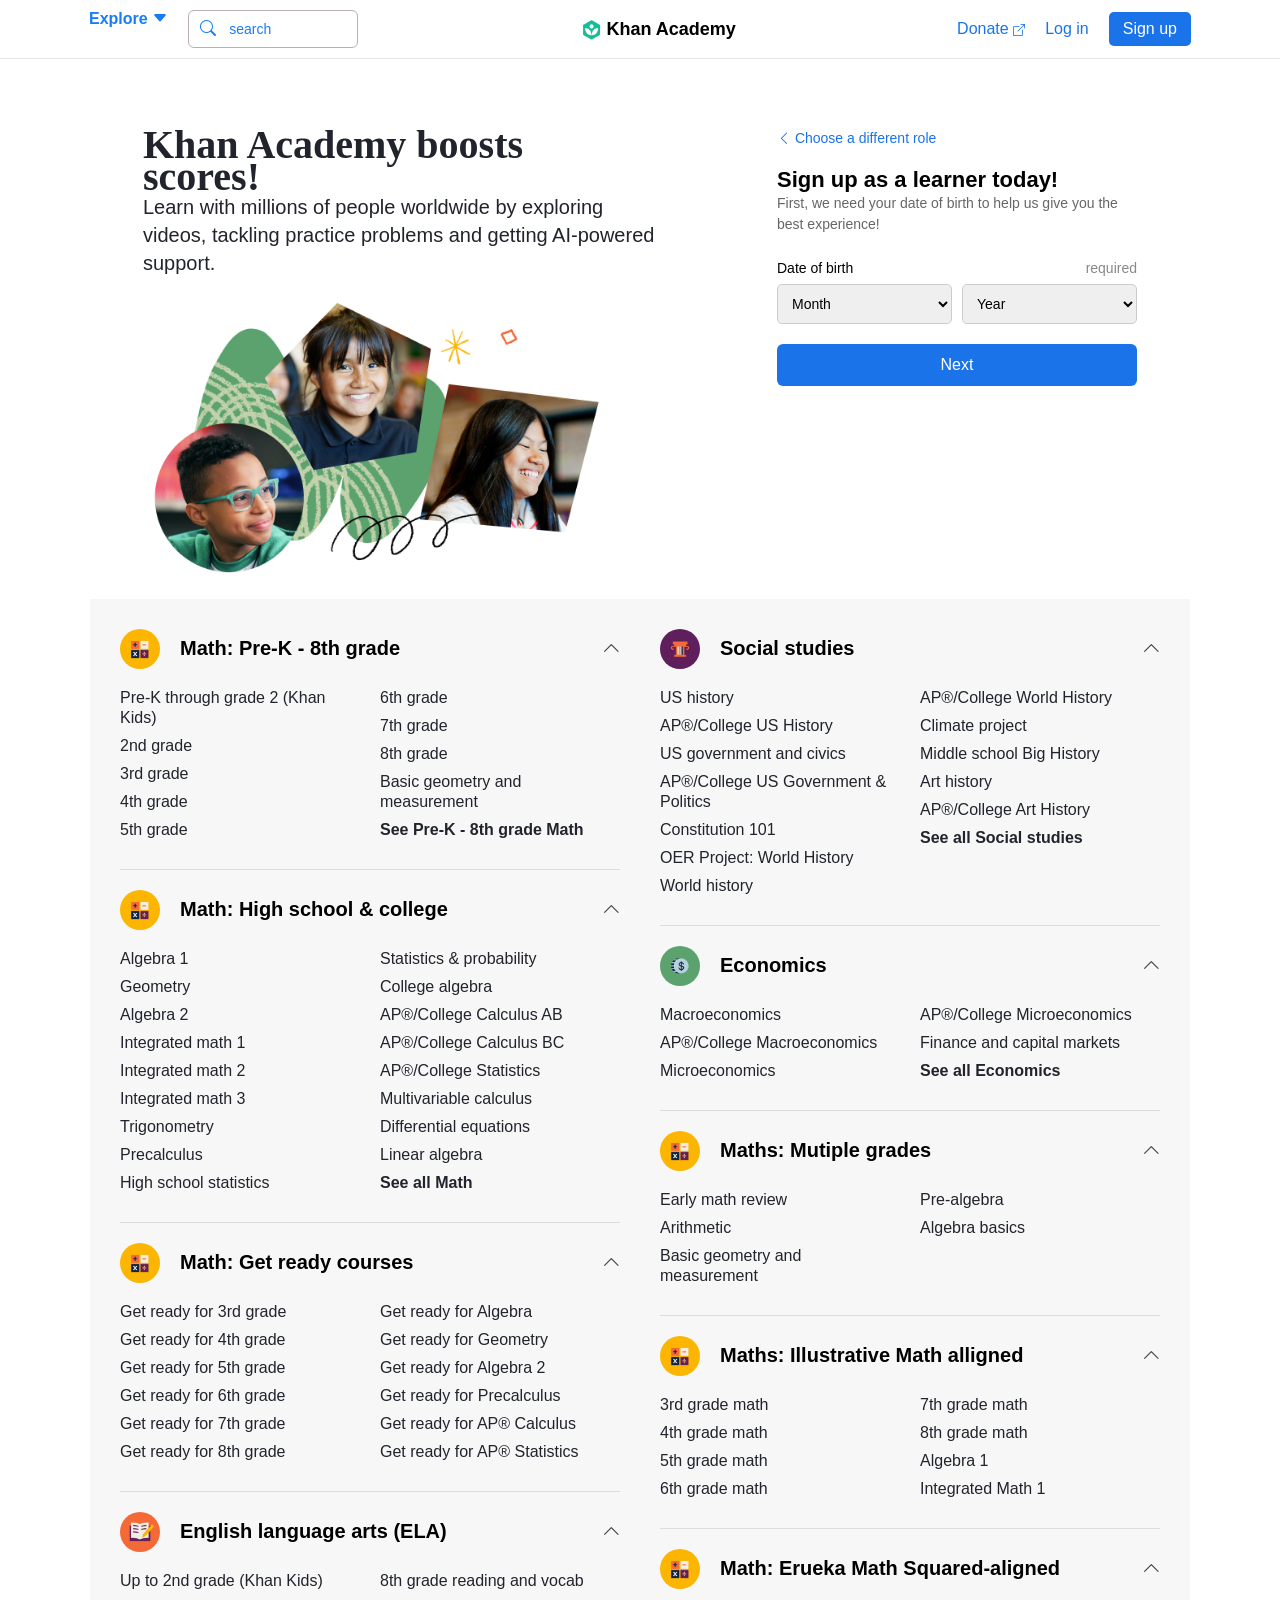
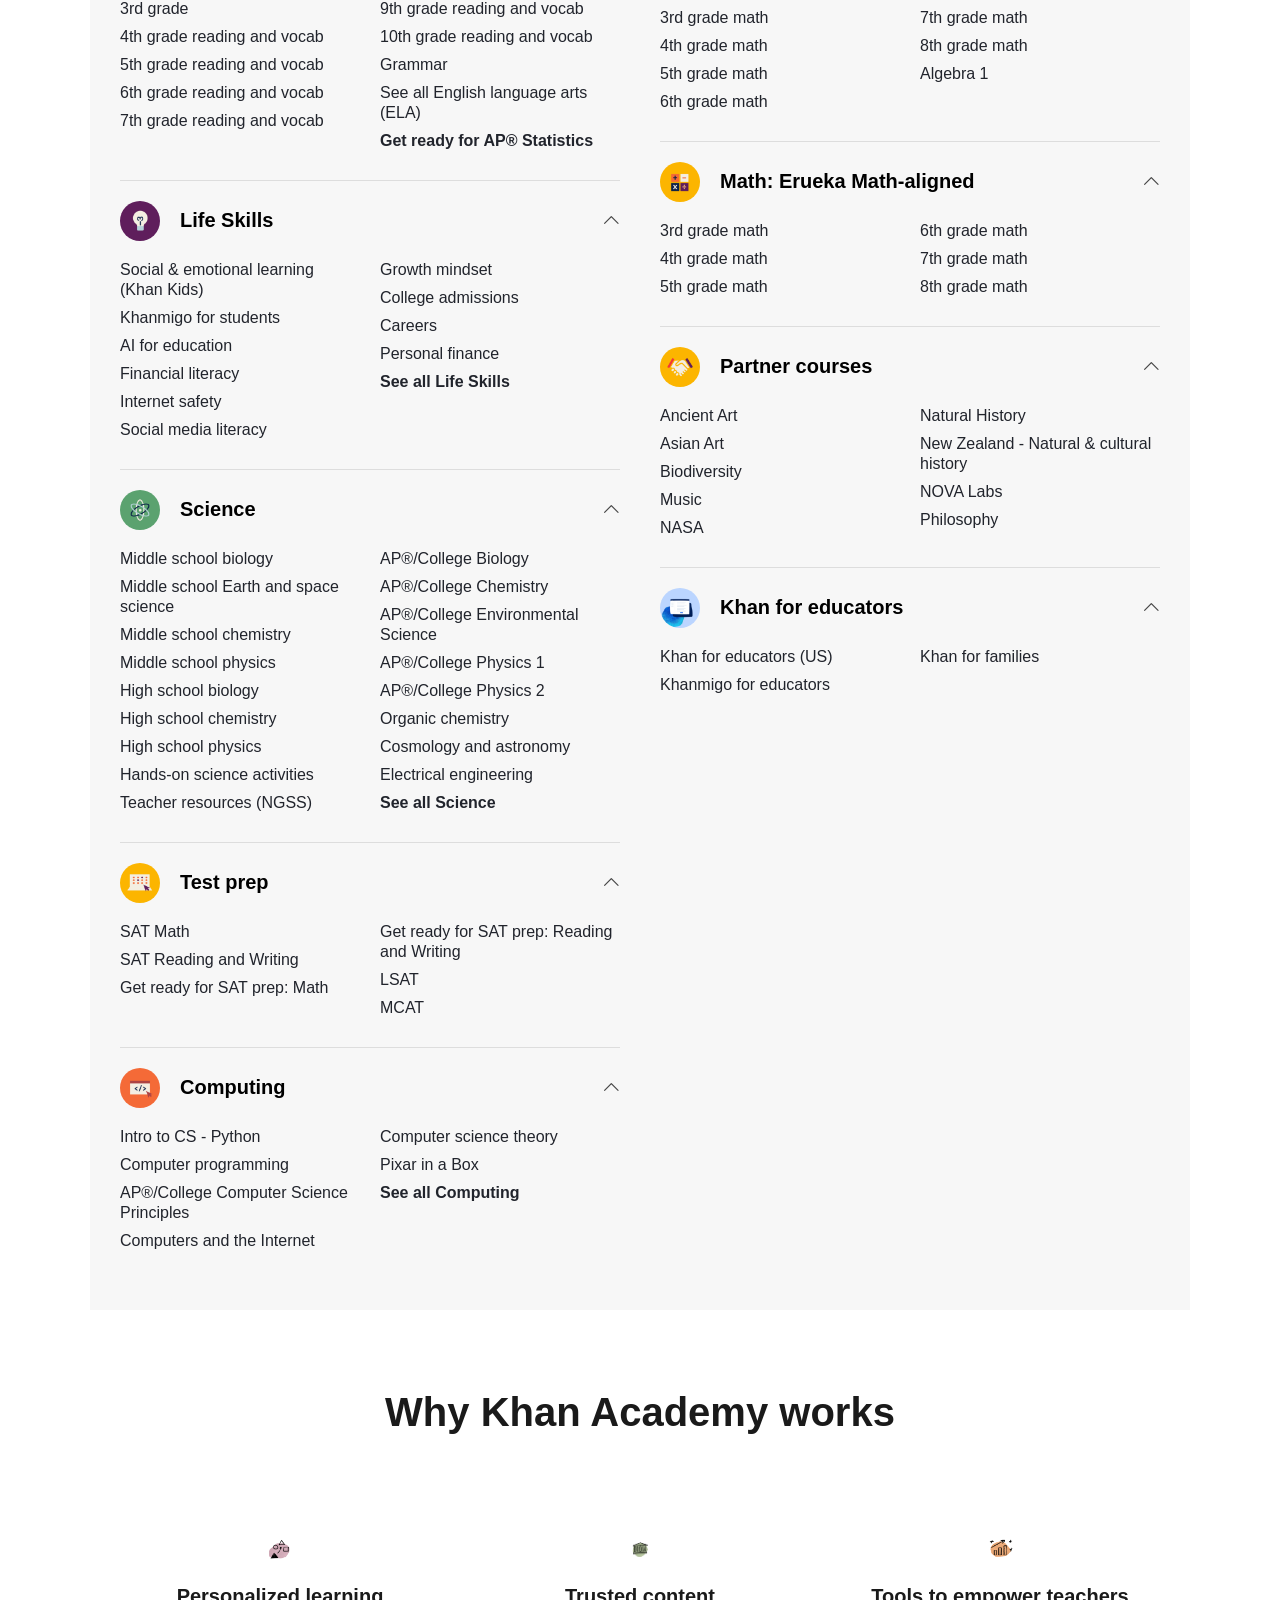
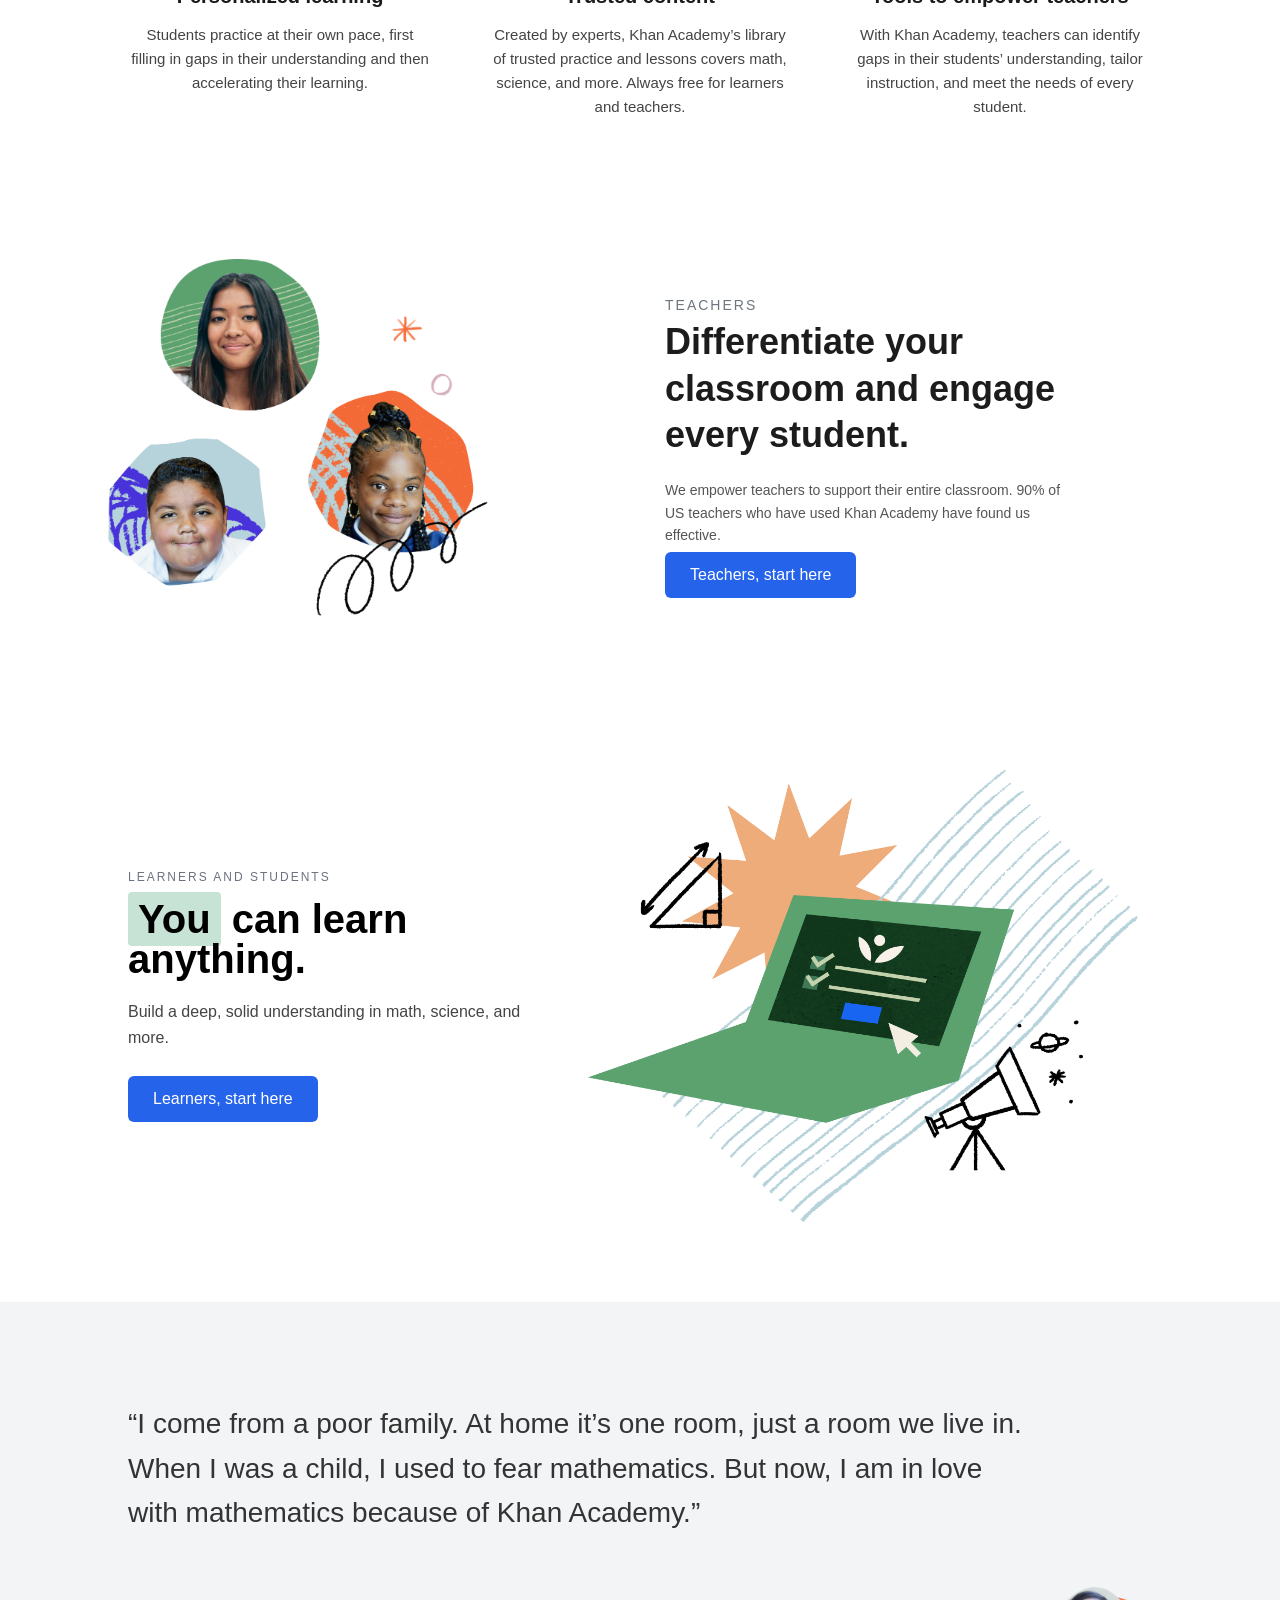
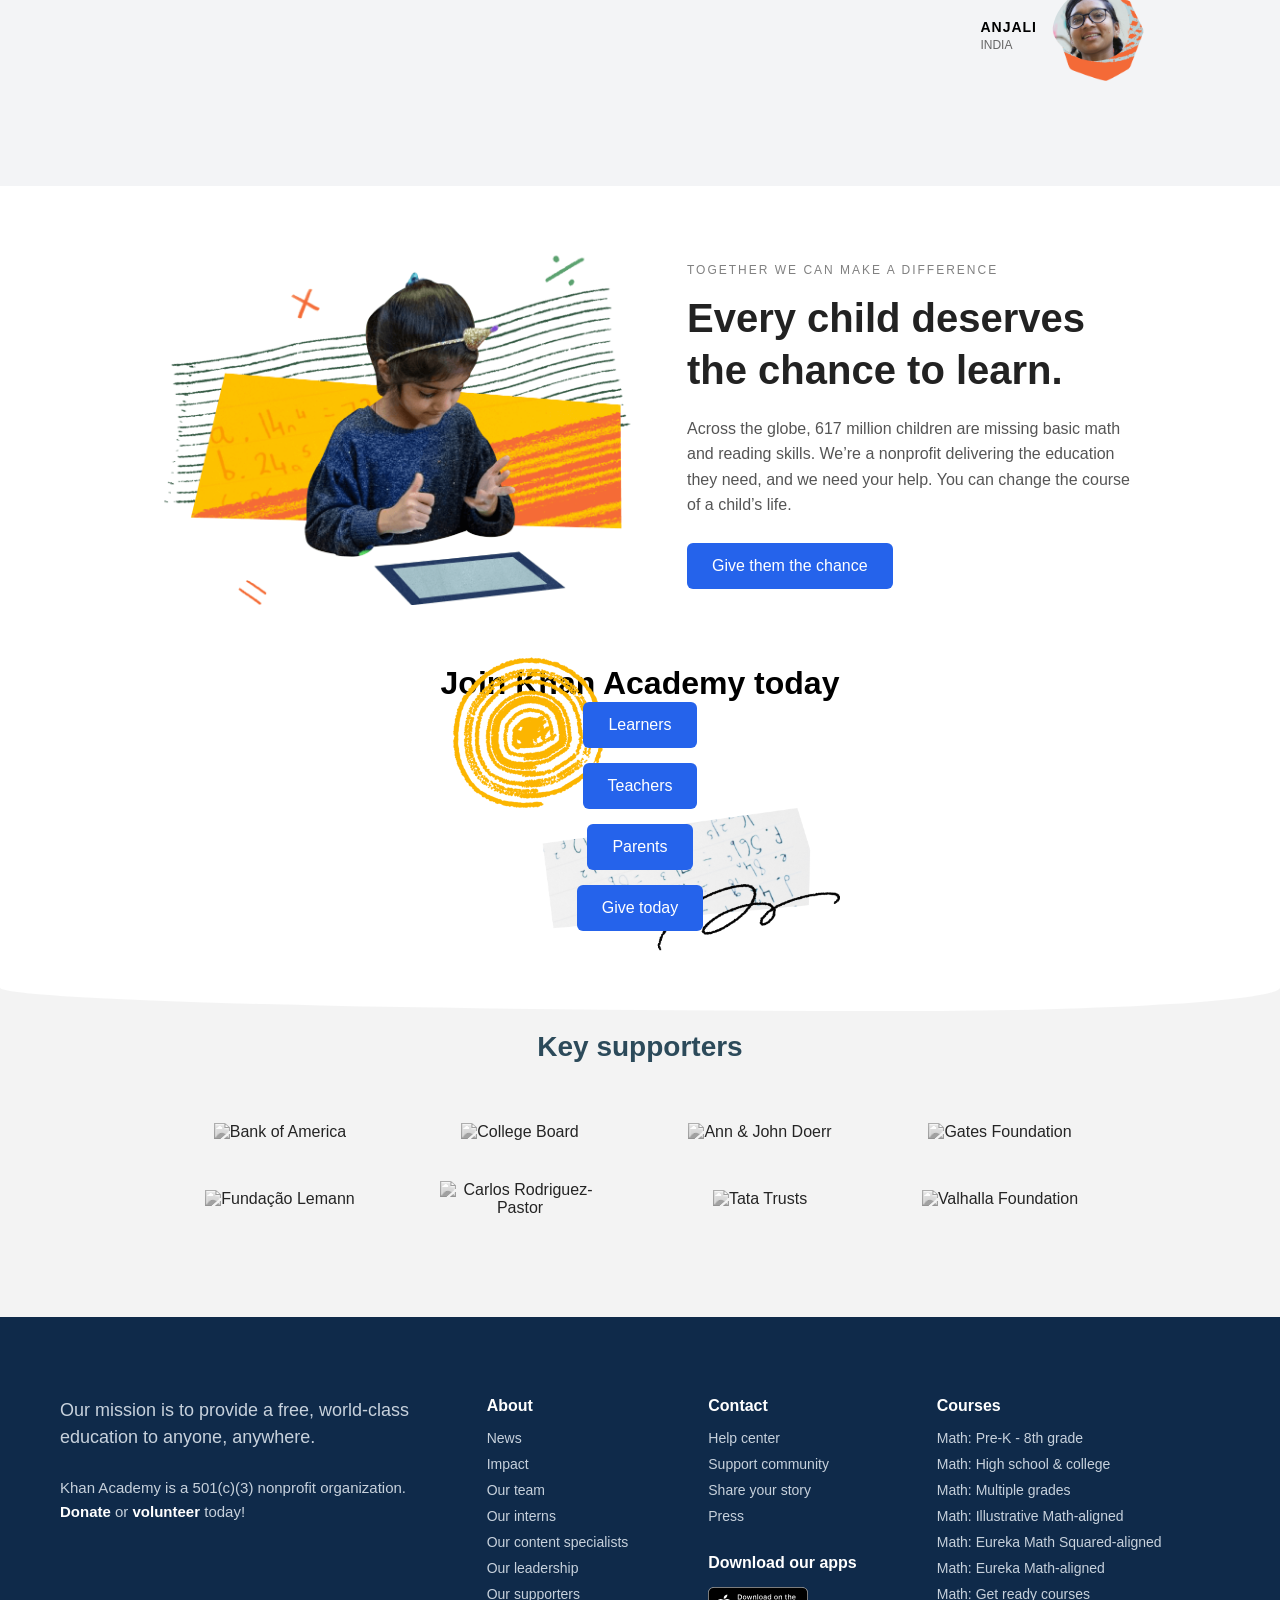
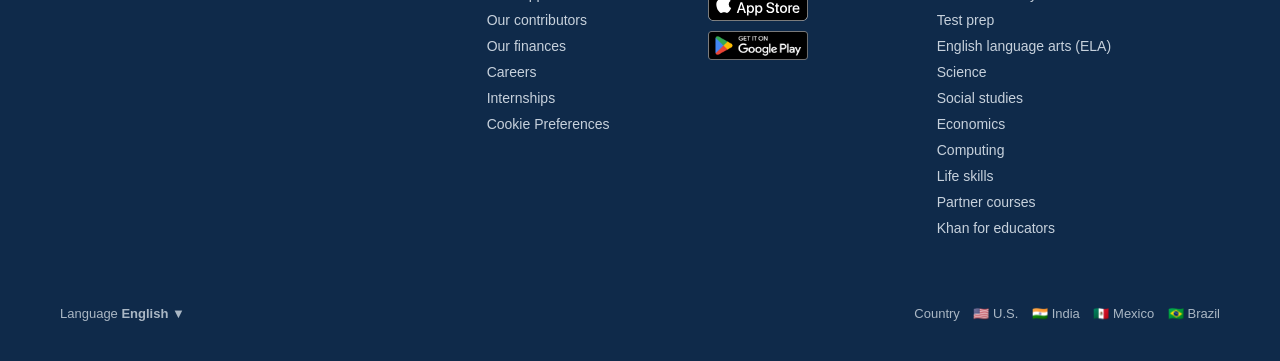
==== index.html @ bb02ab58 "updated document" ====
<!DOCTYPE html>
<html lang="en">

<head>
    <link rel="stylesheet" href="./css/index.css">
    <meta charset="UTF-8">
    <meta name="viewport" content="width=device-width, initial-scale=1.0">
    <title>khan</title>
    <link rel="stylesheet" href="https://cdn.jsdelivr.net/npm/bootstrap-icons@1.13.1/font/bootstrap-icons.min.css">
</head>

<body>
    <div class="navbase">
        <nav class="navbar">
            <div class="nav-left">

                <div class="explore-wrapper">
                    <a href="#" class="explore-btn">Explore <i class="bi bi-caret-down-fill"></i> </a>
                    <div class="dropdown3">


                        <div class="left">
                            <div class="item">Math: Pre-K - 8th grade</div>
                            <div class="item">Math: High school & college</div>
                            <div class="item">Math: Multiple grades</div>
                            <div class="item">Math: Illustrative Math-aligned</div>
                            <div class="item">Math: Eureka Math Squared-aligned</div>
                            <div class="item active">Math: Eureka Math-aligned</div>
                            <div class="item">Math: Get ready courses</div>
                            <div class="item">Test prep</div>
                            <div class="item">English language arts (ELA)</div>
                            <div class="item">Science</div>
                            <div class="item">Social studies</div>
                            <div class="item">Economics</div>
                            <div class="item">Computing</div>
                            <div class="item">Life skills</div>
                        </div>


                        <div class="right">
                            <div class="content">
                                <h4>MATH: EUREKA MATH-ALIGNED</h4>
                                <p>3rd grade math</p>
                                <p>4th grade math</p>
                                <p>5th grade math</p>
                                <p>6th grade math</p>
                                <p>7th grade math</p>
                                <p>8th grade math</p>
                            </div>
                        </div>

                    </div>
                </div>
                <div class="search-container">
                    <i class="bi bi-search" id="now"></i>
                    <input type="text" placeholder="search" id="now">
                </div>
            </div>
            <div class="nav-center">
                <img src="./mutimedia/image/original logo.png" alt="logo">
                <span>Khan Academy</span>
            </div>
            <!-- Right section -->
            <div class="nav-right">
                <a href="#">Donate <i class="bi bi-box-arrow-up-right" id="icon"></i></a>
                <a href="#">Log in</a>
                <button>Sign up</button>
            </div>
            <div class="after">
                <i class="bi bi-search"></i>
                <i class="bi bi-list"></i>
            </div>

        </nav>
    </div>
    <div class="total-hero">
        <div class="hero">
            <div class="hero-left">
                <h5>Khan Academy boosts scores!</h5>
                <p>Learn with millions of people worldwide by exploring videos, tackling practice problems and getting
                    AI-powered support.</p>
                <img src="./mutimedia/image/firstimage.png" alt="">
            </div>
            <div class="hero-right">
                <a href="#"><i class="bi bi-chevron-left"></i> Choose a different role</a>

                <h3>Sign up as a learner today!</h3>

                <p>First, we need your date of birth to help us give you the best experience!</p>

                <div class="dob-section">
                    <div class="dob-header">
                        <label>Date of birth</label>
                        <span>required</span>
                    </div>

                    <div class="dob-inputs">
                        <select>
                            <option>Month</option>
                            <option>January</option>
                            <option>February</option>
                            <option>March</option>
                        </select>

                        <select>
                            <option>Year</option>
                            <option>2024</option>
                            <option>2023</option>
                            <option>2022</option>
                        </select>
                    </div>
                </div>

                <button class="next-btn">Next</button>
            </div>
        </div>
    </div>
    <div class="explore-menu">

        <div class="explore-left">

            <div class="menu-section">

                <div class="menu-title">
                    <span class="icon"><img src="./mutimedia/image/maths.png" alt=""></span>
                    <h3>Math: Pre-K - 8th grade</h3>
                    <span class="arrow"><i class="bi bi-chevron-up"></i></span>
                </div>

                <div class="menu-content">

                    <div class="menu-column">
                        <a href="#">Pre-K through grade 2 (Khan Kids)</a>
                        <a href="#">2nd grade</a>
                        <a href="#">3rd grade</a>
                        <a href="#">4th grade</a>
                        <a href="#">5th grade</a>
                    </div>

                    <div class="menu-column">
                        <a href="#">6th grade</a>
                        <a href="#">7th grade</a>
                        <a href="#">8th grade</a>
                        <a href="#">Basic geometry and measurement</a>
                        <a href="#"><strong>See Pre-K - 8th grade Math</strong></a>
                    </div>

                </div>

            </div>

            <div class="menu-section">
                <div class="menu-title">
                    <span class="icon"><img src="./mutimedia/image/maths.png" alt=""></span>
                    <h3>Math: High school & college</h3>
                    <span class="arrow"><i class="bi bi-chevron-up"></i></span>
                </div>

                <div class="menu-content">

                    <div class="menu-column">
                        <a href="#">Algebra 1</a>
                        <a href="#">Geometry</a>
                        <a href="#">Algebra 2</a>
                        <a href="#">Integrated math 1</a>
                        <a href="#">Integrated math 2</a>
                        <a href="#">Integrated math 3</a>
                        <a href="#">Trigonometry</a>
                        <a href="#">Precalculus</a>
                        <a href="#">High school statistics</a>
                    </div>

                    <div class="menu-column">
                        <a href="#">Statistics & probability</a>
                        <a href="#">College algebra</a>
                        <a href="#">AP®/College Calculus AB</a>
                        <a href="#">AP®/College Calculus BC</a>
                        <a href="#">AP®/College Statistics</a>
                        <a href="#">Multivariable calculus</a>
                        <a href="#">Differential equations</a>
                        <a href="#">Linear algebra</a>
                        <a href="#"><strong>See all Math</strong></a>
                    </div>

                </div>

            </div>

            <div class="menu-section">
                <div class="menu-title">
                    <span class="icon"><img src="./mutimedia/image/maths.png" alt=""></span>
                    <h3>Math: Get ready courses</h3>
                    <span class="arrow"><i class="bi bi-chevron-up"></i></span>
                </div>
                <div class="menu-content">

                    <div class="menu-column">
                        <a href="#">Get ready for 3rd grade</a>
                        <a href="#">Get ready for 4th grade</a>
                        <a href="#">Get ready for 5th grade</a>
                        <a href="#">Get ready for 6th grade</a>
                        <a href="#">Get ready for 7th grade</a>
                        <a href="#">Get ready for 8th grade</a>

                    </div>

                    <div class="menu-column">
                        <a href="#">Get ready for Algebra</a>
                        <a href="#">Get ready for Geometry</a>
                        <a href="#">Get ready for Algebra 2</a>
                        <a href="#">Get ready for Precalculus</a>
                        <a href="#">Get ready for AP® Calculus</a>
                        <a href="#">Get ready for AP® Statistics</a>

                    </div>

                </div>
            </div>
            <div class="menu-section">
                <div class="menu-title">
                    <span class="icon"><img src="./mutimedia/image/english.png" alt=""></span>
                    <h3>English language arts (ELA)</h3>
                    <span class="arrow"><i class="bi bi-chevron-up"></i></span>
                </div>
                <div class="menu-content">

                    <div class="menu-column">
                        <a href="#">Up to 2nd grade (Khan Kids)</a>
                        <a href="#">3rd grade</a>
                        <a href="#">4th grade reading and vocab</a>
                        <a href="#">5th grade reading and vocab</a>
                        <a href="#">6th grade reading and vocab</a>
                        <a href="#">7th grade reading and vocab</a>

                    </div>

                    <div class="menu-column">
                        <a href="#">8th grade reading and vocab</a>
                        <a href="#">9th grade reading and vocab</a>
                        <a href="#">10th grade reading and vocab</a>
                        <a href="#">Grammar</a>
                        <a href="#">See all English language arts (ELA)</a>
                        <a href="#"><strong>Get ready for AP® Statistics</strong></a>

                    </div>

                </div>
            </div>
            <div class="menu-section">
                <div class="menu-title">
                    <span class="icon"><img src="./mutimedia/image/life skills.png" alt=""></span>
                    <h3>Life Skills</h3>
                    <span class="arrow"><i class="bi bi-chevron-up"></i></span>
                </div>
                <div class="menu-content">

                    <div class="menu-column">
                        <a href="#">Social & emotional learning (Khan Kids)</a>
                        <a href="#">Khanmigo for students</a>
                        <a href="#">AI for education</a>
                        <a href="#">Financial literacy</a>
                        <a href="#">Internet safety</a>
                        <a href="#">Social media literacy</a>

                    </div>

                    <div class="menu-column">
                        <a href="#">Growth mindset</a>
                        <a href="#">College admissions</a>
                        <a href="#">Careers</a>
                        <a href="#">Personal finance</a>
                        <a href="#"><strong>See all Life Skills</strong></a>


                    </div>

                </div>
            </div>
            <div class="menu-section">
                <div class="menu-title">
                    <span class="icon"><img src="./mutimedia/image/science.png" alt=""></span>
                    <h3>Science</h3>
                    <span class="arrow"><i class="bi bi-chevron-up"></i></span>
                </div>
                <div class="menu-content">

                    <div class="menu-column">
                        <a href="#">Middle school biology</a>
                        <a href="#">Middle school Earth and space science </a>
                        <a href="#">Middle school chemistry</a>
                        <a href="#">Middle school physics</a>
                        <a href="#">High school biology</a>
                        <a href="#">High school chemistry</a>
                        <a href="#">High school physics</a>
                        <a href="#">Hands-on science activities
                        </a>
                        <a href="#">Teacher resources (NGSS)</a>

                    </div>

                    <div class="menu-column">
                        <a href="#">AP®︎/College Biology</a>
                        <a href="#">AP®︎/College Chemistry</a>
                        <a href="#">AP®︎/College Environmental Science</a>
                        <a href="#">AP®︎/College Physics 1</a>
                        <a href="#">AP®︎/College Physics 2</a>
                        <a href="#">Organic chemistry</a>
                        <a href="#">Cosmology and astronomy</a>
                        <a href="#">Electrical engineering</a>
                        <a href="#"><strong>See all Science</strong></a>

                    </div>

                </div>
            </div>
            <div class="menu-section">
                <div class="menu-title">
                    <span class="icon"><img src="./mutimedia/image/testprep.png" alt=""></span>
                    <h3>Test prep</h3>
                    <span class="arrow"><i class="bi bi-chevron-up"></i></span>
                </div>
                <div class="menu-content">

                    <div class="menu-column">
                        <a href="#">SAT Math</a>
                        <a href="#">SAT Reading and Writing</a>
                        <a href="#">Get ready for SAT prep: Math</a>


                    </div>

                    <div class="menu-column">
                        <a href="#">Get ready for SAT prep: Reading and Writing</a>
                        <a href="#">LSAT</a>
                        <a href="#">MCAT</a>


                    </div>

                </div>

            </div>
            <div class="menu-section">
                <div class="menu-title">
                    <span class="icon"><img src="./mutimedia/image/computing.png" alt=""></span>
                    <h3>Computing</h3>
                    <span class="arrow"><i class="bi bi-chevron-up"></i></span>
                </div>
                <div class="menu-content">

                    <div class="menu-column">
                        <a href="#">Intro to CS - Python</a>
                        <a href="#">Computer programming </a>
                        <a href="#">AP®︎/College Computer Science Principles</a>
                        <a href="#">Computers and the Internet</a>


                    </div>

                    <div class="menu-column">
                        <a href="#">Computer science theory</a>
                        <a href="#">Pixar in a Box</a>
                        <a href="#"><strong>See all Computing</strong></a>


                    </div>

                </div>
            </div>
        </div>


        <div class="explore-right">

            <div class="menu-section">
                <div class="menu-title">
                    <span class="icon"><img src="./mutimedia/image/socialstudies.png" alt=""></span>
                    <h3>Social studies</h3>
                    <span class="arrow"><i class="bi bi-chevron-up"></i></span>
                </div>

                <div class="menu-content">

                    <div class="menu-column">
                        <a href="#">US history</a>
                        <a href="#">AP®/College US History</a>
                        <a href="#">US government and civics</a>
                        <a href="#">AP®/College US Government & Politics</a>
                        <a href="#">Constitution 101</a>
                        <a href="#">OER Project: World History</a>
                        <a href="#">World history</a>
                    </div>

                    <div class="menu-column">
                        <a href="#">AP®/College World History</a>
                        <a href="#">Climate project</a>
                        <a href="#">Middle school Big History</a>
                        <a href="#">Art history</a>
                        <a href="#">AP®/College Art History</a>
                        <a href="#"><strong>See all Social studies</strong></a>
                    </div>

                </div>
            </div>


            <div class="menu-section">
                <div class="menu-title">
                    <span class="icon"><img src="./mutimedia/image/economics.png" alt=""></span>
                    <h3>Economics</h3>
                    <span class="arrow"><i class="bi bi-chevron-up"></i></span>
                </div>

                <div class="menu-content">

                    <div class="menu-column">
                        <a href="#">Macroeconomics</a>
                        <a href="#">AP®/College Macroeconomics</a>
                        <a href="#"> Microeconomics</a>
                    </div>

                    <div class="menu-column">
                        <a href="#">AP®/College Microeconomics</a>
                        <a href="#">Finance and capital markets</a>
                        <a href="#"><strong>See all Economics</strong></a>
                    </div>

                </div>
            </div>
            <div class="menu-section">
                <div class="menu-title">
                    <span class="icon"><img src="./mutimedia/image/maths.png" alt=""></span>
                    <h3>Maths: Mutiple grades</h3>
                    <span class="arrow"><i class="bi bi-chevron-up"></i></span>
                </div>

                <div class="menu-content">

                    <div class="menu-column">
                        <a href="#">Early math review</a>
                        <a href="#">Arithmetic</a>
                        <a href="#"> Basic geometry and measurement</a>
                    </div>

                    <div class="menu-column">
                        <a href="#">Pre-algebra</a>
                        <a href="#">Algebra basics</a>

                    </div>

                </div>
            </div>
            <div class="menu-section">
                <div class="menu-title">
                    <span class="icon"><img src="./mutimedia/image/maths.png" alt=""></span>
                    <h3>Maths: Illustrative Math alligned</h3>
                    <span class="arrow"><i class="bi bi-chevron-up"></i></span>
                </div>

                <div class="menu-content">

                    <div class="menu-column">
                        <a href="#">3rd grade math</a>
                        <a href="#">4th grade math</a>
                        <a href="#">5th grade math</a>
                        <a href="#">6th grade math</a>
                    </div>

                    <div class="menu-column">
                        <a href="#">7th grade math</a>
                        <a href="#">8th grade math</a>
                        <a href="#">Algebra 1</a>
                        <a href="#">Integrated Math 1</a>
                    </div>

                </div>
            </div>
            <div class="menu-section">
                <div class="menu-title">
                    <span class="icon"><img src="./mutimedia/image/maths.png" alt=""></span>
                    <h3>Math: Erueka Math Squared-aligned</h3>
                    <span class="arrow"><i class="bi bi-chevron-up"></i></span>
                </div>

                <div class="menu-content">

                    <div class="menu-column">
                        <a href="#">3rd grade math</a>
                        <a href="#">4th grade math</a>
                        <a href="#">5th grade math</a>
                        <a href="#">6th grade math</a>
                    </div>

                    <div class="menu-column">
                        <a href="#">7th grade math</a>
                        <a href="#">8th grade math</a>
                        <a href="#">Algebra 1</a>
                    </div>

                </div>
            </div>
            <div class="menu-section">
                <div class="menu-title">
                    <span class="icon"><img src="./mutimedia/image/maths.png" alt=""></span>
                    <h3>Math: Erueka Math-aligned</h3>
                    <span class="arrow"><i class="bi bi-chevron-up"></i></span>
                </div>

                <div class="menu-content">

                    <div class="menu-column">
                        <a href="#">3rd grade math</a>
                        <a href="#">4th grade math</a>
                        <a href="#">5th grade math</a>
                    </div>

                    <div class="menu-column">
                        <a href="#">6th grade math</a>
                        <a href="#">7th grade math</a>
                        <a href="#">8th grade math</a>
                    </div>

                </div>
            </div>
            <div class="menu-section">
                <div class="menu-title">
                    <span class="icon"><img src="./mutimedia/image/partnercourses.png" alt=""></span>
                    <h3>Partner courses</h3>
                    <span class="arrow"><i class="bi bi-chevron-up"></i></span>
                </div>

                <div class="menu-content">

                    <div class="menu-column">
                        <a href="#">Ancient Art</a>
                        <a href="#">Asian Art</a>
                        <a href="#">Biodiversity</a>
                        <a href="#">Music</a>
                        <a href="#">NASA</a>
                    </div>

                    <div class="menu-column">
                        <a href="#">Natural History</a>
                        <a href="#">New Zealand - Natural & cultural history</a>
                        <a href="#">NOVA Labs</a>
                        <a href="#">Philosophy</a>
                    </div>

                </div>
            </div>
            <div class="menu-section">
                <div class="menu-title">
                    <span class="icon"><img src="./mutimedia/image/khan for educators.png" alt=""></span>
                    <h3>Khan for educators</h3>
                    <span class="arrow"><i class="bi bi-chevron-up"></i></span>
                </div>

                <div class="menu-content">

                    <div class="menu-column">
                        <a href="#">Khan for educators (US)</a>
                        <a href="#">Khanmigo for educators</a>

                    </div>

                    <div class="menu-column">
                        <a href="#">Khan for families</a>

                    </div>

                </div>
            </div>

        </div>

    </div>
    <section class="why-section">
        <h1>Why Khan Academy works</h1>

        <div class="features">

            <div class="feature">
                <div class="ico"><img src="./mutimedia/image/sec1.png" alt=""></div>
                <h3>Personalized learning</h3>
                <p>
                    Students practice at their own pace, first filling in gaps in their
                    understanding and then accelerating their learning.
                </p>
            </div>

            <div class="feature">
                <div class="ico"><img src="./mutimedia/image/sec2.png" alt=""></div>
                <h3>Trusted content</h3>
                <p>
                    Created by experts, Khan Academy’s library of trusted practice and
                    lessons covers math, science, and more. Always free for learners and teachers.
                </p>
            </div>

            <div class="feature">
                <div class="ico"><img src="./mutimedia/image/sec3.png" alt=""></div>
                <h3>Tools to empower teachers</h3>
                <p>
                    With Khan Academy, teachers can identify gaps in their students’
                    understanding, tailor instruction, and meet the needs of every student.
                </p>
            </div>

        </div>
    </section>
    <section class="hero2">

        <!-- LEFT IMAGES -->
        <div class="imagess">
            <div class="img">
                <img src="./mutimedia/image/hero2.png" alt="">
            </div>


        </div>
        </div>

        <!-- RIGHT TEXT -->
        <div class="content">
            <p class="tag">TEACHERS</p>
            <h1>Differentiate your classroom and engage every student.</h1>
            <p class="desc">
                We empower teachers to support their entire classroom.
                90% of US teachers who have used Khan Academy have found us effective.
            </p>

            <button>Teachers, start here</button>
        </div>

    </section>
    <section class="hero3">

        <!-- LEFT TEXT -->
        <div class="content2">
            <p class="tag2">LEARNERS AND STUDENTS</p>

            <h1>
                <span class="highlight">You</span> can learn <br> anything.
            </h1>

            <p class="desc2">
                Build a deep, solid understanding in math, science, and more.
            </p>

            <button>Learners, start here</button>
        </div>

        <!-- RIGHT IMAGE -->
        <div class="image2">
            <img src="./mutimedia/image/laptop.png" alt="">
        </div>

    </section>
    <section class="testimonial">

        <div class="container">

            <!-- TEXT -->
            <p class="quote">
                “I come from a poor family. At home it’s one room, just a room we live in.
                When I was a child, I used to fear mathematics. But now, I am in love
                with mathematics because of Khan Academy.”
            </p>

            <!-- PROFILE -->
            <div class="profile">
                <div class="info">
                    <h4>ANJALI</h4>
                    <span>INDIA</span>
                </div>

                <div class="avatar">
                    <img src="./mutimedia/image/anjali-3.png" alt="">
                </div>
            </div>

        </div>

    </section>
    <section class="hero4">
        <div class="container4">

            <!-- LEFT -->
            <div class="hero4-left">
                <img src="./mutimedia/image/kid.png" alt="Child learning">
            </div>

            <!-- RIGHT -->
            <div class="hero4-right">
                <p class="small-text">TOGETHER WE CAN MAKE A DIFFERENCE</p>

                <h1 class="title4">
                    Every child deserves the chance to learn.
                </h1>

                <p class="description4">
                    Across the globe, 617 million children are missing basic math and reading skills.
                    We’re a nonprofit delivering the education they need, and we need your help.
                    You can change the course of a child’s life.
                </p>

                <button>Give them the chance</button>
            </div>

        </div>
    </section>
    <div class="join-container">

        <h1>Join Khan Academy today</h1>

        <div class="buttons">
            <button>Learners</button>
            <button>Teachers</button>
            <button>Parents</button>
            <button>Give today</button>
        </div>
        <div class="bg-image">
            <img src="./mutimedia/image/last_chance_collage@2x.png" alt="">
        </div>


    </div>
    <section class="supporters">
        <div class="wave-top"></div>

        <h2>Key supporters</h2>

        <div class="logos">
            <img src="./img/bankofamerica.png" alt="Bank of America">
            <img src="./img/collegeboard.png" alt="College Board">
            <img src="./img/doerr.png" alt="Ann & John Doerr">
            <img src="./img/gates.png" alt="Gates Foundation">

            <img src="./img/lemann.png" alt="Fundação Lemann">
            <img src="./img/carlos.png" alt="Carlos Rodriguez-Pastor">
            <img src="./img/tata.png" alt="Tata Trusts">
            <img src="./img/valhalla.png" alt="Valhalla Foundation">
        </div>
    </section>
    <footer class="footer">

        <div class="footer-container">

            <!-- LEFT TEXT -->
            <div class="footer-left">
                <p class="mission">
                    Our mission is to provide a free, world-class education to anyone, anywhere.
                </p>

                <p class="donate">
                    Khan Academy is a 501(c)(3) nonprofit organization.
                    <a href="#">Donate</a> or <a href="#">volunteer</a> today!
                </p>
            </div>

            <!-- LINKS -->
            <div class="footer-links">

                <!-- COLUMN 1 -->
                <div class="col">
                    <h4>About</h4>
                    <a href="#">News</a>
                    <a href="#">Impact</a>
                    <a href="#">Our team</a>
                    <a href="#">Our interns</a>
                    <a href="#">Our content specialists</a>
                    <a href="#">Our leadership</a>
                    <a href="#">Our supporters</a>
                    <a href="#">Our contributors</a>
                    <a href="#">Our finances</a>
                    <a href="#">Careers</a>
                    <a href="#">Internships</a>
                    <a href="#">Cookie Preferences</a>
                </div>

                <!-- COLUMN 2 -->
                <div class="col">
                    <h4>Contact</h4>
                    <a href="#">Help center</a>
                    <a href="#">Support community</a>
                    <a href="#">Share your story</a>
                    <a href="#">Press</a>

                    <h4 class="apps-title">Download our apps</h4>
                    <img class="apps" src="./mutimedia/image/en-us.svg" class="store">
                    <img class="goog" src="./mutimedia/image/google.png" class="store">
                </div>

                <!-- COLUMN 3 -->
                <div class="col">
                    <h4>Courses</h4>
                    <a href="#">Math: Pre-K - 8th grade</a>
                    <a href="#">Math: High school & college</a>
                    <a href="#">Math: Multiple grades</a>
                    <a href="#">Math: Illustrative Math-aligned</a>
                    <a href="#">Math: Eureka Math Squared-aligned</a>
                    <a href="#">Math: Eureka Math-aligned</a>
                    <a href="#">Math: Get ready courses</a>
                    <a href="#">Test prep</a>
                    <a href="#">English language arts (ELA)</a>
                    <a href="#">Science</a>
                    <a href="#">Social studies</a>
                    <a href="#">Economics</a>
                    <a href="#">Computing</a>
                    <a href="#">Life skills</a>
                    <a href="#">Partner courses</a>
                    <a href="#">Khan for educators</a>
                </div>

            </div>

        </div>

        <!-- BOTTOM BAR -->
        <div class="footer-bottom">
            <div class="language">
                Language <strong>English</strong> ▼
            </div>

            <div class="countries">
                Country
                <span>🇺🇸 U.S.</span>
                <span>🇮🇳 India</span>
                <span>🇲🇽 Mexico</span>
                <span>🇧🇷 Brazil</span>
            </div>
        </div>

    </footer>
</body>

<script>
    const sections = document.querySelectorAll(".menu-section");

    sections.forEach(section => {
        section.querySelector(".menu-title").addEventListener("click", () => {
            section.classList.toggle("active");
        });
    });
</script>

</html>
---- css/index.css ----
* {
    margin: 0;
    padding: 0;
    box-sizing: border-box;
    
}

body {
    margin: 0;
    font-family: Arial, Helvetica, sans-serif;
}

.navbase {
    border-bottom: 1px solid #e5e5e5;

}

.total-hero,
.explore-menu,
.footer {
    box-sizing: border-box;
}
.navbar,
.hero,
.hero2,
.hero3,
.container4 {
    width: 100%;
    max-width: 1200px;
    margin: auto;
    padding-left: 15px;
    padding-right: 15px;
}
img {
    max-width: 100%;
    height: auto;
    display: block;
}
.navbar {
    max-width: 90%;
    margin: auto;
    display: flex;
    flex-wrap: wrap;
    align-items: center;
    justify-content: space-between;
    padding: 10px 25px;
    background: rgb(255, 255, 255);

    /* border: 1px solid rgb(161, 154, 154); */

}

.nav {
    padding: 20px;
    border-bottom: 1px solid #ddd;
}

/* WRAPPER */
.explore-wrapper {
    position: relative;
    /* display:inline-block; */
}

/* BUTTON */
.explore-btn {
    color: #1a73e8;
    cursor: pointer;
    font-weight: 600;
}

/* DROPDOWN */
.dropdown3 {
    position: absolute;
    top: 40px;
    left: 0;
   width: 90vw;
    max-width: 700px;
    background: #fff;
    display: flex;
    box-shadow: 0 10px 30px rgba(0, 0, 0, 0.1);
    border-radius: 6px;

    opacity: 0;
    visibility: hidden;
    transform: translateY(10px);
    transition: 0.3s;
    z-index: 9999;
}

/* ✅ CORRECT HOVER */
.explore-wrapper:hover .dropdown3 {
    opacity: 1;
    visibility: visible;
    transform: translateY(0);
}

/* LEFT */
.left {
    width: 50%;
    border-right: 1px solid #eee;
}

.item {
    padding: 12px 20px;
    cursor: pointer;
    position: relative;
}

.item:hover {
    background: #f5f5f5;
}

.item.active {
    background: #eef3ff;
    font-weight: 600;
}

/* RIGHT */
.right {
    width: 50%;
    padding: 20px;
}

.content h4 {
    color: #1a73e8;
    font-size: 14px;
    margin-bottom: 10px;
}

.content p {
    margin: 6px 0;
    font-size: 14px;
}

.content p:hover {
    color: #1a73e8;
}

/* left side */
#now {
    color: rgb(24, 125, 245);
}

#now::placeholder {
    color: rgb(24, 125, 245);
}

.nav-left {
    display: flex;
    justify-content: space-around;
    /* align-items: center; */
    gap: 20px;
    color: rgb(24, 125, 245);
}

.nav-left a {
    text-decoration: none;
    color: rgb(24, 125, 245);
}


/* .explore{
    text-decoration:none;
    color:#1a73e8;
    font-weight:600;
} */

/*  */

/* center */
.nav-center {
    display: flex;
    align-items: center;
    gap: 2px;
    font-weight: 700;
    font-size: 18px;
}

#icon {
    font-size: 12px;
}

.nav-center img {
    width: 25px;
    font-weight: 600;
}

/* right side */
.nav-right {
    display: flex;
    align-items: center;
    gap: 20px;
}

.nav-right a {
    text-decoration: none;
    color: #1a73e8;
}

.nav-right button {
    background: #1a73e8;
    color: white;
    border: none;
    padding: 8px 14px;
    border-radius: 5px;
    cursor: pointer;
}

.search-container {
    position: relative;
    width: 170px;
    color: rgb(24, 125, 245);
}

.search-container input {
    width: 100%;
    padding: 10px 12px 10px 40px;
    border: 1px solid #b9b1b1;
    border-radius: 6px;
    outline: none;
    font-size: 14px;
    color: rgb(24, 125, 245);
}

.search-container input:focus {
    border-color: #1a73e8;
}

.search-container i {
    position: absolute;
    top: 50%;
    left: 12px;
    transform: translateY(-50%);
    color: #888;
    font-size: 16px;
}

.after {
    display: none;
    color: #1a73e8;
    gap: 20px;
    font-size: 20px;
}

.total-hero {
    width: 80%;
    margin: auto;
    position: relative;
}

.hero {
    display: flex;
    justify-content: space-between;
    align-items: flex-start;
    gap: 30px;
    margin-top: 70px;
}

.hero-left {
    max-width: 520px;
}

.hero-left h5 {
    font-size: 48px;
    margin-bottom: 0px;
    line-height: 0.8;
    font-family: "Source Serif Pro", "Noto Serif", serif;
    font-size: 40px;
    font-weight: 600;
    line-height: 32px;
    color: rgb(33, 36, 44);
    max-width: 90%;

}

.hero-left p {
    font-family: Lato, "Noto Sans", sans-serif;
    font-size: 20px;
    font-weight: 400;
    line-height: 28px;
    color: rgb(33, 36, 44);
    max-width: 99%;

}

.hero-left img {
    width: 90%;

}

.hero-right {
    width: 360px;
    /* margin-top: 80px */
}

.hero-right a {
    text-decoration: none;
    color: #1a73e8;
    font-size: 14px;
}

.hero-right h5 {
    margin-top: 20px;
    font-size: 20px;
}

.hero-right p {
    color: #666;
    font-size: 14px;
    line-height: 1.5;
}

.hero-right h3 {
    margin-top: 20px;
    font-size: 22px;
}

.hero-right p {
    font-size: 14px;
    color: #666;
    line-height: 1.5;
}

.dob-section {
    margin-top: 25px;
}

.dob-header {
    display: flex;
    justify-content: space-between;
    font-size: 14px;
    margin-bottom: 8px;
}

.dob-header span {
    color: #888;
}

.dob-inputs {
    display: flex;
    gap: 10px;
}

.dob-inputs select {
    flex: 1;
    padding: 10px;
    border: 1px solid #ccc;
    border-radius: 5px;
    font-size: 14px;
}

.next-btn {
    width: 100%;
    margin-top: 20px;
    padding: 12px;
    background: #1a73e8;
    color: white;
    border: none;
    border-radius: 6px;
    font-size: 16px;
    cursor: pointer;

}
button {
    max-width: 100%;
}

h1, h2, h3, p {
    word-wrap: break-word;
}
.hero-left h5,
.content h1,
.content2 h1,
.title4 {
    font-size: clamp(24px, 5vw, 40px);
}

/* explore dropdown container */
.explore-menu {
    max-width: 1100px;
    width: 100%;
    margin: auto;
    background: #f7f7f7;
    padding: 30px;
    display: grid;
    /* grid-template-columns: 1fr 1fr; */
    grid-template-columns: repeat(auto-fit, minmax(300px, 1fr));
    gap: 40px;
    font-family: Arial, Helvetica, sans-serif;
}

/* each section */
.menu-section {
    margin-bottom: 25px;
}

/* section title */
.menu-title {
    display: flex;
    align-items: center;
    justify-content: space-between;
    font-size: 16px;
    font-weight: 600;
    margin-bottom: 15px;
}

/* icon circle */
.icon img {

    width: 40px;
    height: 40px;
    border-radius: 50%;
    display: flex;
    align-items: center;
    justify-content: center;
    margin-right: 10px;
}

/* title alignment */
.menu-title h3 {
    flex: 1;
    margin-left: 10px;
    font-size: 20px;
}

/* arrow */
.arrow {
    font-size: 18px;
    color: #444;
}

/* course list container */
.menu-content {
    display: grid;
    grid-template-columns: 1fr 1fr;
    gap: 20px;
}

/* column links */
.menu-column {
    display: flex;
    flex-direction: column;
}

/* links */
.menu-column a {
    text-decoration: none;
    font-size: 16px;
    padding: 4px 0;
    font-family: Lato, "Noto Sans", Helvetica, Corbel, sans-serif;
    font-weight: 400;
    line-height: 20px;
    color: rgb(33, 36, 44);
}

/* hover effect */
.menu-column a:hover {
    color: #1a73e8;
}

/* divider line */
.menu-section+.menu-section {
    border-top: 1px solid #ddd;
    padding-top: 20px;
}

.why-section {
    text-align: center;
    padding: 80px 20px;
}

.why-section h1 {
    font-size: 40px;
    margin-bottom: 60px;
    color: #1a1a1a;
}

.features {
    display: flex;
    justify-content: center;
    gap: 60px;
    flex-wrap: wrap;
}

.feature {
    max-width: 300px;
}

.ico {
    width: 30px;
    height: 70px;
    border-radius: 50%;
    margin: 0 auto 20px;
    display: flex;
    align-items: center;
    justify-content: center;
    font-size: 28px;
    padding-top: 40px;
}

.ico img {
    width: 100px;
}

/* 
.pink {
    background: #e6c6cc;
}

.green {
    background: #cfe2c6;
}

.orange {
    background: #f4c7a1;
} */

.feature h3 {
    font-size: 20px;
    margin-bottom: 15px;
    color: #1a1a1a;
}

.feature p {
    font-size: 15px;
    line-height: 1.6;
    color: #444;
}

.hero2 {
    max-width: 90%;
    margin: 0 auto;
    /* center the whole section */
    display: flex;
    align-items: center;
    /* vertical alignment */
    justify-content: space-between;
    gap: 50px;
    /* space between image and text */
    padding: 60px 0;
}

/* LEFT SIDE */
.imagess {
    flex: 1;
}

.imagess img {
    width: 100%;
    max-width: 450px;
    /* control image size */
}

/* RIGHT SIDE */
.content {
    flex: 1;
    max-width: 500px;
}

.tag {
    font-size: 12px;
    letter-spacing: 2px;
    color: #6b7280;
    margin-bottom: 10px;
}

.content h1 {
    font-size: 40px;
    line-height: 1.2;
    margin-bottom: 20px;
}

.desc {
    font-size: 16px;
    color: #555;
    margin-bottom: 25px;
}

button {
    background: #2563eb;
    color: white;
    padding: 12px 24px;
    border: none;
    border-radius: 6px;
    cursor: pointer;
}

.content {
    max-width: 50%;
}

.tag {
    letter-spacing: 2px;
    color: #6c757d;
    font-size: 12px;
    margin-bottom: 15px;
}

.content h1 {
    font-size: 36px;
    line-height: 1.3;
    color: #1c1c1c;
    margin-bottom: 20px;
    max-width: 80%;
}

.desc {
    color: #555;
    font-size: 16px;
    margin-bottom: 25px;
    line-height: 1.6;
    max-width: 75%;
}

button {
    padding: 14px 22px;
    background: #2d6cdf;
    color: white;
    border: none;
    border-radius: 6px;
    font-size: 15px;
    cursor: pointer;
}

button:hover {
    background: #1f54b5;
}

.join {
    padding: 80px 0;
}

.join-container {
    max-width: 80%;
    margin: auto;
    text-align: center;
    position: relative; /* 🔥 important */
}

/* Buttons stay on top */
.buttons {
    display: flex;
    flex-direction: column;
    align-items: center;
    gap: 15px;
    position: relative;
    z-index: 2;
}

/* Background image wrapper */
.bg-image {
    position: absolute;
    top: 50%;
    left: 50%;
    transform: translate(-50%, -50%); /* center it */
    z-index: 1; /* behind buttons */
    pointer-events: none; /* prevents blocking clicks */
}

/* Image styling */
.bg-image img {
    width: 400px; /* adjust to match design */
    opacity: 1; /* keep full since it's design */
}      
.supporters {
    background: #f3f3f3;
    text-align: center;
    padding: 100px 20px;
    position: relative;
}
/* SECTION LAYOUT */
.hero3 {
    max-width: 80%;
    margin: 0 auto;
    display: flex;
    align-items: center;
    justify-content: space-between;
    gap: 60px;
    padding: 80px 0;
}

/* LEFT SIDE */
.content2 {
    flex: 1;
    max-width: 400px;
}

.tag2 {
    font-size: 12px;
    letter-spacing: 2px;
    color: #6b7280;
    margin-bottom: 15px;
}

/* HEADING */
.content2 h1 {
    font-size: 40px;
    line-height: 1.0;
    margin-bottom: 20px;
}

/* GREEN HIGHLIGHT */
.highlight {
    background: #c7e3d5;
    padding: 5px 10px;
    border-radius: 4px;
}

/* DESCRIPTION */
.desc2 {
    font-size: 16px;
    color: #444;
    margin-bottom: 25px;
    line-height: 1.6;
}

/* BUTTON */
button {
    background: #2563eb;
    color: white;
    padding: 12px 22px;
    border: none;
    border-radius: 6px;
    cursor: pointer;
}

/* RIGHT IMAGE */
.image2 {
    flex: 1;
    text-align: right;
}

.image2 img {
    width: 100%;
    max-width: 550px;
}
/* FULL WIDTH BACKGROUND */
.testimonial {
    width: 100%;
    background: #f3f4f6;   /* light grey */
    padding: 100px 0;
}

/* INNER CONTENT (80%) */
.container {
    width: 80%;
    margin: 0 auto;
}

/* QUOTE TEXT */
.quote {
    font-size: 28px;
    line-height: 1.6;
    color: #333;
    max-width: 900px;
}

/* PROFILE SECTION */
.profile {
    display: flex;
    justify-content: flex-end;  /* push to right */
    align-items: center;
    margin-top: 50px;
    gap: 15px;
}

/* TEXT INFO */
.info h4 {
    margin: 0;
    font-size: 14px;
    letter-spacing: 1px;
}

.info span {
    font-size: 12px;
    color: #666;
}

/* IMAGE */
.avatar img {
    width: 100px;
    height: 100px;
    border-radius: 50%;
    object-fit: cover;
}
.hero4 {
    padding: 60px 0;
}

.container4 {
    max-width: 80%;
    margin: auto;
    display: flex;
    align-items: center;
    justify-content: space-between;
    gap: 40px;
}

/* LEFT */
.hero4-left img {
    width: 100%;
    max-width: 500px;
}

/* RIGHT */
.hero4-right {
    max-width: 500px;
}

.small-text {
    font-size: 12px;
    letter-spacing: 2px;
    color: gray;
    margin-bottom: 15px;
}

/* 🔥 THIS replaces <br> */
.title4 {
    font-size: 40px;
    line-height: 1.3;
    margin-bottom: 20px;
    color: #222;

    max-width: 420px; /* controls where text breaks */
}

.description4 {
    font-size: 16px;
    color: #555;
    line-height: 1.6;
    margin-bottom: 25px;

    max-width: 450px;
}

/* BUTTON */
button {
    background: #2563eb;
    color: white;
    border: none;
    padding: 14px 25px;
    border-radius: 6px;
    font-size: 16px;
    cursor: pointer;
}

button:hover {
    background: #1e4ed8;
}
/* Top wave shape */
.wave-top {
    position: absolute;
    top: 0;
    left: 0;
    width: 100%;
    height: 80px;
    background: #eaeaea;
    background-color: white;
    border-bottom-left-radius: 120% 40px;
    border-bottom-right-radius: 50% 40px;
}

/* Title */
.supporters h2 {
    font-size: 28px;
    color: #2c4a5a;
    margin-bottom: 60px;
    position: relative;
    z-index: 1;
}

/* Logos container */
.logos {
    display: grid;
    grid-template-columns: repeat(4, 1fr);
    gap: 40px 60px;
    align-items: center;
    justify-items: center;
    max-width: 900px;
    margin: auto;
}

/* Logos */
.logos img {
    max-width: 160px;
    opacity: 0.85;
    filter: grayscale(100%);
}

.footer {
    background: #0f2a4a;
    color: #c7d1dc;
    padding: 80px 60px 40px;
    font-family: Arial, sans-serif;
}

/* LAYOUT */
.footer-container {
    display: grid;
    grid-template-columns: 1fr 2fr;
    width: 100%;
    gap: 60px;
}

/* LEFT TEXT */
.footer-left {
    max-width: 350px;
}

.footer-left .mission {
    font-size: 18px;
    line-height: 1.5;
    margin-bottom: 25px;
}

.footer-left .donate {
    font-size: 15px;
    line-height: 1.6;
}

.footer-left a {
    color: #ffffff;
    text-decoration: none;
    font-weight: 600;
}

/* LINKS GRID */
.footer-links {
    display: flex;
    gap: 80px;
}

/* COLUMNS */
.col {
    display: flex;
    flex-direction: column;
}

.col h4 {
    color: #ffffff;
    margin-bottom: 15px;
    font-size: 16px;
}

/* LINKS */
.col a {
    color: #c7d1dc;
    text-decoration: none;
    margin-bottom: 10px;
    font-size: 14px;
    transition: 0.3s;
}

.col a:hover {
    color: #ffffff;
}

/* APP BUTTONS */
.apps-title {
    margin-top: 20px;


}

.apps {
    width: 100px;
}

.goog {
    width: 100px;
    padding-top: 10px;
}

.store {
    width: 140px;
    margin-top: 10px;
    cursor: pointer;
}

/* BOTTOM */
.footer-bottom {
    margin-top: 60px;
    display: flex;
    justify-content: space-between;
    font-size: 13px;
    color: #aab7c4;
}

.countries span {
    margin-left: 10px;

}

@media(max-width:1023px) {
    .explore-menu {
        width: 100%;
        display: block;
    }

    .menu-section {
        display: block;
    }

    .menu-content {
        display: block;
    }
}

@media(max-width:900px) {
    .hero2 {
        grid-template-columns: 1fr;
        text-align: center;
    }
    .container {
        flex-direction: column;
        text-align: center;
    }

    .title {
        font-size: 30px;
        max-width: 100%;
    }
    .images {
        height: 300px;
    }

    .content {
        margin: auto;
    }

    .navbar {
        max-width: 90%;
    }

    .hero {
        flex-direction: column;
        align-items: flex-start;
    }

    .hero-left {
        max-width: 100%;
    }

    .hero-right {
        width: 100%;
        margin-top: 40px;
    }

    .logos {
        grid-template-columns: repeat(2, 1fr);
        gap: 30px;
    }

    .footer-container {
        flex-direction: column;
        gap: 40px;
    }

    .footer-links {
        flex-wrap: wrap;
        gap: 40px;
    }

    .col {
        min-width: 200px;
    }

}

@media(max-width:767px) {

    .explore-menu {
        display: block;
        /* remove grid */
        max-width: 95%;
        padding: 15px;
        background: #fff;
        border-radius: 10px;
    }

    .explore-left,
    .explore-right {
        width: 100%;
    }
    .hero {
        gap: 20px;
    }

    .hero2 {
        flex-direction: column;
        text-align: center;
    }


    .menu-section {
        border-bottom: 1px solid #ddd;
        padding: 12px 0;
    }

    .menu-title {
        display: flex;
        align-items: center;
        gap: 10px;
    }

    .menu-title h3 {
        font-size: 16px;
    }

    /* 🔴 HIDE CONTENT BY DEFAULT */
    .menu-content {
        display: none;
    }

    /* optional when active */
    .menu-section.active .menu-content {
        display: block;
        padding-top: 10px;
    }

    .menu-column {
        display: block;
    }

    .menu-column a {
        display: block;
        padding: 6px 0;
        font-size: 14px;
    }


    .after {
        display: block;
    }

    .total-hero {
        max-width: 95%;
        /* position: relative; */

    }

    .hero-left img {
        display: none;
    }

    .hero-right {
        margin-top: 1px;
    }

    .nav-left {
        display: none;
    }

    .navbar {
        display: flex;
        justify-content: space-between;
    }

    .nav-right {
        display: none;
    }

    .footer-container {
        display: grid;
        grid-template-columns: 1fr 1fr;
        gap: 30px;
    }

    /* 👇 footer-left full width */
    .footer-left {
        grid-column: 1 / -1;
        grid-row: 1;
    }

    /* 👇 convert links into grid */
    .footer-links {
        display: grid;
        grid-template-columns: 1fr 1fr;
        grid-column: 1 / -1;
        grid-row: 2;
        gap: 30px;
    }

    /* 👇 NOW POSITION EACH COLUMN */

    .footer-links .col:nth-child(1) {
        grid-column: 1;
        grid-row: 1;
    }

    .footer-links .col:nth-child(2) {
        grid-column: 1;
        grid-row: 2;
    }

    .footer-links .col:nth-child(3) {
        grid-column: 2;
        grid-row: 1 / span 2;
        /* takes middle/right height */
        align-self: center;
        /* center vertically */
    }
}

@media(max-width:600px) {
    .explore-menu {
        align-items: center;
        max-width: 90%;
        width: 100%;
        display: block;
    }
}

@media(max-width:568px) {
    .hero-left {
        display: none;
    }

    .total-hero {
        max-width: 100%;
        margin-top: 100px;
    }

    .footer {
        /* padding: 50px 20px; */
    }


}

@media(max-width:520px) {
    .dob-inputs {
        display: block;

    }

    .dob-inputs select {
        width: 100%;
        margin-bottom: 10px;
    }

    .logos {
        grid-template-columns: 1fr;
    }

    .supporters h2 {
        font-size: 22px;
    }
}
@media(max-width:300px) {

    .footer {
        width: 100%;
        padding: 40px 10px; /* reduce side padding */
    }

    .footer-container {
        grid-template-columns: 1fr; /* stack everything */
        width: 100%;
    }

    .footer-links {
        grid-template-columns: 1fr; /* single column */
    }

    .col {
        width: 100%;
    }

    .footer-bottom {
        flex-direction: column;
        gap: 10px;
        text-align: center;
    }
}
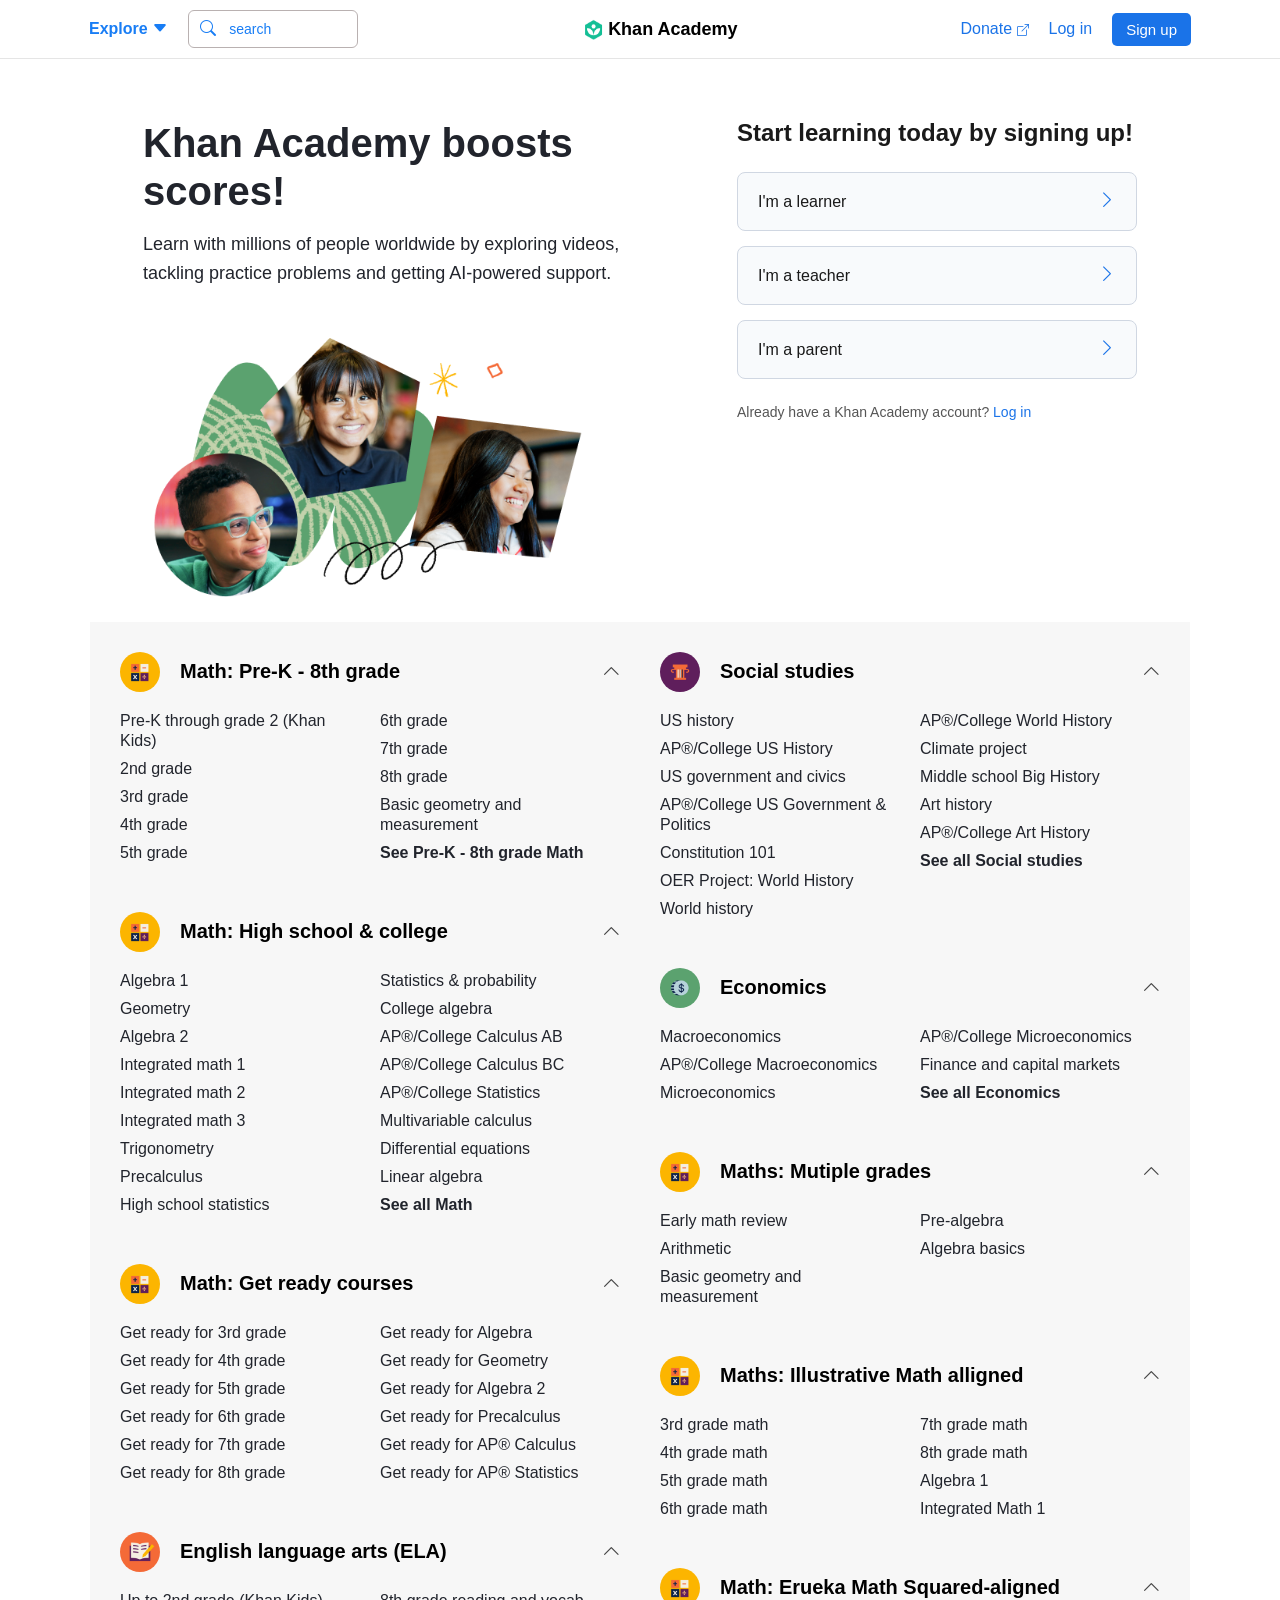
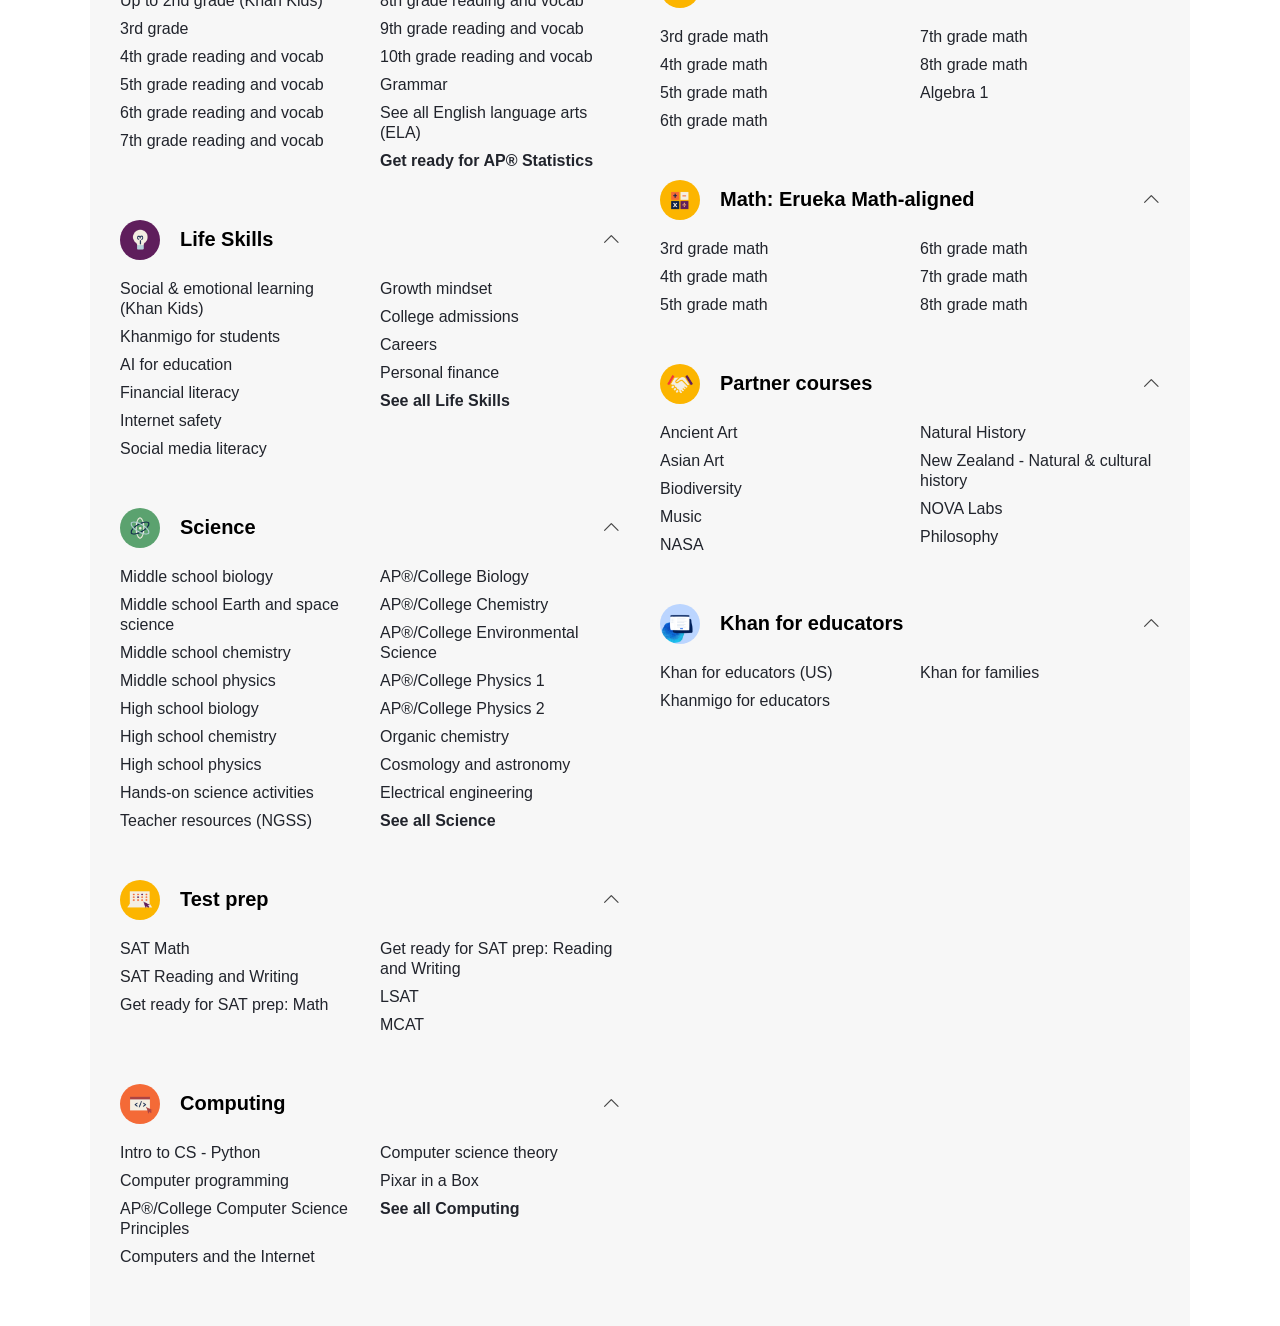
==== commit a7d13b2b: "real" ====
--- a/index.html
+++ b/index.html
@@ -62,13 +62,13 @@
             </div>
             <!-- Right section -->
             <div class="nav-right">
-                <a href="#">Donate <i class="bi bi-box-arrow-up-right" id="icon"></i></a>
+                <a href="./html/page2.html">Donate <i class="bi bi-box-arrow-up-right" id="icon"></i></a>
                 <a href="#">Log in</a>
                 <button>Sign up</button>
             </div>
             <div class="after">
                 <i class="bi bi-search"></i>
-                <i class="bi bi-list"></i>
+                <i class="bi bi-list" id="spa"></i>
             </div>
 
         </nav>
@@ -82,36 +82,29 @@
                 <img src="./mutimedia/image/firstimage.png" alt="">
             </div>
             <div class="hero-right">
-                <a href="#"><i class="bi bi-chevron-left"></i> Choose a different role</a>
-
-                <h3>Sign up as a learner today!</h3>
-
-                <p>First, we need your date of birth to help us give you the best experience!</p>
-
-                <div class="dob-section">
-                    <div class="dob-header">
-                        <label>Date of birth</label>
-                        <span>required</span>
-                    </div>
-
-                    <div class="dob-inputs">
-                        <select>
-                            <option>Month</option>
-                            <option>January</option>
-                            <option>February</option>
-                            <option>March</option>
-                        </select>
-
-                        <select>
-                            <option>Year</option>
-                            <option>2024</option>
-                            <option>2023</option>
-                            <option>2022</option>
-                        </select>
-                    </div>
-                </div>
-
-                <button class="next-btn">Next</button>
+
+                <h3>Start learning today by signing up!</h3>
+
+                <div class="role-card">
+                    <span>I'm a learner</span>
+                    <i class="bi bi-chevron-right"></i>
+                </div>
+
+                <div class="role-card">
+                    <span>I'm a teacher</span>
+                    <i class="bi bi-chevron-right"></i>
+                </div>
+
+                <div class="role-card">
+                    <span>I'm a parent</span>
+                    <i class="bi bi-chevron-right"></i>
+                </div>
+
+                <p class="login-text">
+                    Already have a Khan Academy account?
+                    <a href="#">Log in</a>
+                </p>
+
             </div>
         </div>
     </div>
@@ -574,7 +567,7 @@
         </div>
 
     </div>
-    <section class="why-section">
+    <!-- <section class="why-section">
         <h1>Why Khan Academy works</h1>
 
         <div class="features">
@@ -607,10 +600,10 @@
             </div>
 
         </div>
-    </section>
-    <section class="hero2">
-
-        <!-- LEFT IMAGES -->
+    </section> -->
+    <!-- <section class="hero2">
+
+        
         <div class="imagess">
             <div class="img">
                 <img src="./mutimedia/image/hero2.png" alt="">
@@ -620,22 +613,22 @@
         </div>
         </div>
 
-        <!-- RIGHT TEXT -->
+       
         <div class="content">
             <p class="tag">TEACHERS</p>
-            <h1>Differentiate your classroom and engage every student.</h1>
-            <p class="desc">
+            <h1 id="cont">Differentiate your classroom and engage every student.</h1>
+            <p id="desc">
                 We empower teachers to support their entire classroom.
                 90% of US teachers who have used Khan Academy have found us effective.
             </p>
 
-            <button>Teachers, start here</button>
-        </div>
-
-    </section>
-    <section class="hero3">
-
-        <!-- LEFT TEXT -->
+            <button id="button">Teachers, start here</button>
+        </div>
+
+    </section> -->
+    <!-- <section class="hero3">
+
+      
         <div class="content2">
             <p class="tag2">LEARNERS AND STUDENTS</p>
 
@@ -650,24 +643,24 @@
             <button>Learners, start here</button>
         </div>
 
-        <!-- RIGHT IMAGE -->
+        
         <div class="image2">
             <img src="./mutimedia/image/laptop.png" alt="">
         </div>
 
-    </section>
-    <section class="testimonial">
+    </section> -->
+    <!-- <section class="testimonial">
 
         <div class="container">
 
-            <!-- TEXT -->
+            
             <p class="quote">
                 “I come from a poor family. At home it’s one room, just a room we live in.
                 When I was a child, I used to fear mathematics. But now, I am in love
                 with mathematics because of Khan Academy.”
             </p>
 
-            <!-- PROFILE -->
+            
             <div class="profile">
                 <div class="info">
                     <h4>ANJALI</h4>
@@ -681,16 +674,16 @@
 
         </div>
 
-    </section>
-    <section class="hero4">
+    </section> -->
+    <!-- <section class="hero4">
         <div class="container4">
 
-            <!-- LEFT -->
+           
             <div class="hero4-left">
                 <img src="./mutimedia/image/kid.png" alt="Child learning">
             </div>
 
-            <!-- RIGHT -->
+            
             <div class="hero4-right">
                 <p class="small-text">TOGETHER WE CAN MAKE A DIFFERENCE</p>
 
@@ -704,12 +697,12 @@
                     You can change the course of a child’s life.
                 </p>
 
-                <button>Give them the chance</button>
-            </div>
-
-        </div>
-    </section>
-    <div class="join-container">
+                <button id="button">Give them the chance</button>
+            </div>
+
+        </div>
+    </section> -->
+    <!-- <div class="join-container">
 
         <h1>Join Khan Academy today</h1>
 
@@ -724,29 +717,29 @@
         </div>
 
 
-    </div>
-    <section class="supporters">
+    </div> -->
+    <!-- <section class="supporters">
         <div class="wave-top"></div>
 
         <h2>Key supporters</h2>
 
         <div class="logos">
-            <img src="./img/bankofamerica.png" alt="Bank of America">
-            <img src="./img/collegeboard.png" alt="College Board">
-            <img src="./img/doerr.png" alt="Ann & John Doerr">
-            <img src="./img/gates.png" alt="Gates Foundation">
-
-            <img src="./img/lemann.png" alt="Fundação Lemann">
-            <img src="./img/carlos.png" alt="Carlos Rodriguez-Pastor">
-            <img src="./img/tata.png" alt="Tata Trusts">
-            <img src="./img/valhalla.png" alt="Valhalla Foundation">
-        </div>
-    </section>
-    <footer class="footer">
+            <img src="./mutimedia/image/bank-of-america-dark-gray@2x.png" alt="Bank of America">
+            <img src="./mutimedia/image/college-board-dark-gray@2x.png" alt="College Board">
+            <img src="./mutimedia/image/ann-and-john-doerr-dark-gray@2x.png" alt="Ann & John Doerr">
+            <img src="./mutimedia/image/gates-foundation-dark-gray@2x.png" alt="Gates Foundation">
+
+            <img src="./mutimedia/image/lemann-foundation-dark-gray@2x.png" alt="Fundação Lemann">
+            <img src="./mutimedia/image/carlos-rodriguez-pastor-dark-gray@2x.png" alt="Carlos Rodriguez-Pastor">
+            <img src="./mutimedia/image/tata-trusts-dark-gray@2x.png" alt="Tata Trusts">
+            <img src="./mutimedia/image/valhalla-dark-gray@2x.png" alt="Valhalla Foundation">
+        </div>
+    </section> -->
+    <!-- <footer class="footer">
 
         <div class="footer-container">
 
-            <!-- LEFT TEXT -->
+           
             <div class="footer-left">
                 <p class="mission">
                     Our mission is to provide a free, world-class education to anyone, anywhere.
@@ -758,10 +751,10 @@
                 </p>
             </div>
 
-            <!-- LINKS -->
+            
             <div class="footer-links">
 
-                <!-- COLUMN 1 -->
+                
                 <div class="col">
                     <h4>About</h4>
                     <a href="#">News</a>
@@ -778,7 +771,7 @@
                     <a href="#">Cookie Preferences</a>
                 </div>
 
-                <!-- COLUMN 2 -->
+                
                 <div class="col">
                     <h4>Contact</h4>
                     <a href="#">Help center</a>
@@ -791,7 +784,7 @@
                     <img class="goog" src="./mutimedia/image/google.png" class="store">
                 </div>
 
-                <!-- COLUMN 3 -->
+              
                 <div class="col">
                     <h4>Courses</h4>
                     <a href="#">Math: Pre-K - 8th grade</a>
@@ -816,7 +809,7 @@
 
         </div>
 
-        <!-- BOTTOM BAR -->
+       
         <div class="footer-bottom">
             <div class="language">
                 Language <strong>English</strong> ▼
@@ -831,7 +824,7 @@
             </div>
         </div>
 
-    </footer>
+    </footer> -->
 </body>
 
 <script>
--- a/css/index.css
+++ b/css/index.css
@@ -57,6 +57,7 @@
 
 /* WRAPPER */
 .explore-wrapper {
+    padding-top: 10px;
     position: relative;
     /* display:inline-block; */
 }
@@ -238,129 +239,144 @@
 .after {
     display: none;
     color: #1a73e8;
-    gap: 20px;
+    gap: 100px;
     font-size: 20px;
 }
+
+/* ================= HERO SECTION ================= */
 
 .total-hero {
     width: 80%;
     margin: auto;
-    position: relative;
-}
-
+    padding-top: 60px;
+}
+
+/* layout */
+/* ================= HERO SECTION ================= */
+
+.total-hero {
+    width: 80%;
+    margin: auto;
+    padding-top: 60px;
+}
+
+/* layout */
 .hero {
     display: flex;
     justify-content: space-between;
-    align-items: flex-start;
-    gap: 30px;
-    margin-top: 70px;
-}
+    align-items: flex-start; /* 🔥 keeps both starting same line */
+    gap: 60px;
+}
+
+/* ================= LEFT SIDE ================= */
 
 .hero-left {
+    flex: 1;
     max-width: 520px;
-}
-
+    display: flex;
+    flex-direction: column;
+}
+
+/* FIXED heading */
 .hero-left h5 {
-    font-size: 48px;
-    margin-bottom: 0px;
-    line-height: 0.8;
-    font-family: "Source Serif Pro", "Noto Serif", serif;
     font-size: 40px;
     font-weight: 600;
-    line-height: 32px;
+    line-height: 1.2; /* 🔥 fixed from 0.8 */
     color: rgb(33, 36, 44);
-    max-width: 90%;
-
-}
-
+    margin: 0 0 15px 0; /* 🔥 remove default top margin */
+}
+
+/* paragraph */
 .hero-left p {
-    font-family: Lato, "Noto Sans", sans-serif;
-    font-size: 20px;
-    font-weight: 400;
-    line-height: 28px;
+    font-size: 18px;
+    line-height: 1.6;
     color: rgb(33, 36, 44);
-    max-width: 99%;
-
-}
-
+    margin: 0 0 25px 0; /* 🔥 remove default spacing */
+}
+
+/* image */
 .hero-left img {
-    width: 90%;
-
-}
+    width: 100%;
+    max-width: 450px;
+}
+
+/* ================= RIGHT SIDE ================= */
 
 .hero-right {
-    width: 360px;
-    /* margin-top: 80px */
-}
-
-.hero-right a {
+    flex: 1;
+    max-width: 400px;
+    display: flex;
+    flex-direction: column;
+}
+
+/* heading */
+.hero-right h3 {
+    font-size: 24px;
+    color: #1a1a1a;
+    margin: 0 0 25px 0; /* 🔥 remove default top margin */
+}
+
+/* role cards */
+.role-card {
+    display: flex;
+    justify-content: space-between;
+    align-items: center;
+    padding: 18px 20px;
+    border: 1px solid #d0d7e2;
+    border-radius: 8px;
+    margin-bottom: 15px;
+    cursor: pointer;
+    background: #f8fafc;
+    transition: all 0.3s ease;
+}
+
+/* hover */
+.role-card:hover {
+    border-color: #1a73e8;
+    background: #eef3ff;
+}
+
+/* text */
+.role-card span {
+    font-size: 16px;
+    color: #1a1a1a;
+}
+
+/* arrow */
+.role-card i {
+    color: #1a73e8;
+    font-size: 18px;
+}
+
+/* login text */
+.login-text {
+    font-size: 14px;
+    margin-top: 10px;
+    color: #555;
+}
+
+.login-text a {
+    color: #1a73e8;
     text-decoration: none;
-    color: #1a73e8;
-    font-size: 14px;
-}
-
-.hero-right h5 {
-    margin-top: 20px;
-    font-size: 20px;
-}
-
-.hero-right p {
-    color: #666;
-    font-size: 14px;
-    line-height: 1.5;
-}
-
-.hero-right h3 {
-    margin-top: 20px;
-    font-size: 22px;
-}
-
-.hero-right p {
-    font-size: 14px;
-    color: #666;
-    line-height: 1.5;
-}
-
-.dob-section {
-    margin-top: 25px;
-}
-
-.dob-header {
-    display: flex;
-    justify-content: space-between;
-    font-size: 14px;
-    margin-bottom: 8px;
-}
-
-.dob-header span {
-    color: #888;
-}
-
-.dob-inputs {
-    display: flex;
-    gap: 10px;
-}
-
-.dob-inputs select {
-    flex: 1;
-    padding: 10px;
-    border: 1px solid #ccc;
-    border-radius: 5px;
-    font-size: 14px;
-}
-
-.next-btn {
-    width: 100%;
-    margin-top: 20px;
-    padding: 12px;
-    background: #1a73e8;
-    color: white;
-    border: none;
-    border-radius: 6px;
-    font-size: 16px;
-    cursor: pointer;
-
-}
+}
+
+.login-text a:hover {
+    text-decoration: underline;
+}
+
+/* ================= GLOBAL FIX (IMPORTANT) ================= */
+
+/* remove default browser spacing causing misalignment */
+h1, h2, h3, h4, h5, p {
+    margin-top: 0;
+}
+
+/* ================= RESPONSIVE ================= */
+
+
+/* ================= RESPONSIVE ================= */
+
+
 button {
     max-width: 100%;
 }
@@ -460,7 +476,7 @@
 
 /* divider line */
 .menu-section+.menu-section {
-    border-top: 1px solid #ddd;
+    /* border-top: 1px solid #ddd; */
     padding-top: 20px;
 }
 
@@ -487,8 +503,7 @@
 }
 
 .ico {
-    width: 30px;
-    height: 70px;
+    
     border-radius: 50%;
     margin: 0 auto 20px;
     display: flex;
@@ -499,44 +514,35 @@
 }
 
 .ico img {
-    width: 100px;
-}
-
-/* 
-.pink {
-    background: #e6c6cc;
-}
-
-.green {
-    background: #cfe2c6;
-}
-
-.orange {
-    background: #f4c7a1;
-} */
+    width: 150px;
+}
+
 
 .feature h3 {
-    font-size: 20px;
+    font-family: "Source Serif Pro", "Noto Serif", serif;
+font-size: 26px;
+font-weight: 400;
+line-height: 30px;
+color: rgb(33, 36, 44);
     margin-bottom: 15px;
-    color: #1a1a1a;
+    
 }
 
 .feature p {
-    font-size: 15px;
-    line-height: 1.6;
-    color: #444;
+    font-family: Lato, "Noto Sans", sans-serif;
+font-size: 16px;
+font-weight: 400;
+line-height: 26px;
+color: rgb(33, 36, 44);
 }
 
 .hero2 {
-    max-width: 90%;
+    max-width: 80%;
     margin: 0 auto;
-    /* center the whole section */
     display: flex;
     align-items: center;
-    /* vertical alignment */
     justify-content: space-between;
-    gap: 50px;
-    /* space between image and text */
+    gap: 150px;
     padding: 60px 0;
 }
 
@@ -547,14 +553,14 @@
 
 .imagess img {
     width: 100%;
-    max-width: 450px;
+    max-width: 600px;
     /* control image size */
 }
 
 /* RIGHT SIDE */
 .content {
     flex: 1;
-    max-width: 500px;
+    max-width: 300px;
 }
 
 .tag {
@@ -564,29 +570,36 @@
     margin-bottom: 10px;
 }
 
-.content h1 {
-    font-size: 40px;
-    line-height: 1.2;
+#cont{
+    font-family: "Source Serif Pro", "Noto Serif", serif;
+font-size: 44px;
+font-weight:800;
+line-height: 48px;
+color: rgb(33, 36, 44);
     margin-bottom: 20px;
 }
 
-.desc {
-    font-size: 16px;
-    color: #555;
-    margin-bottom: 25px;
-}
-
-button {
+#desc{
+    font-family: Lato, "Noto Sans", sans-serif;
+font-size: 20px;
+font-weight: 400;
+line-height: 30px;
+color: rgb(33, 36, 44);
+}
+
+#button{
     background: #2563eb;
     color: white;
-    padding: 12px 24px;
+    padding: 15px 30px;
     border: none;
     border-radius: 6px;
     cursor: pointer;
+    font-size: 20px;
+    margin-top: 30px;
 }
 
 .content {
-    max-width: 50%;
+    max-width: 800px;
 }
 
 .tag {
@@ -626,17 +639,22 @@
     background: #1f54b5;
 }
 
-.join {
-    padding: 80px 0;
-}
+
 
 .join-container {
     max-width: 80%;
-    margin: auto;
+    margin: 100px auto 300px auto;
     text-align: center;
     position: relative; /* 🔥 important */
 }
-
+.join-container h1{
+    margin-top: 60px;
+    font-family: "Source Serif Pro", "Noto Serif", serif;
+font-size: 44px;
+font-weight: 600;
+line-height: 48px;
+color: rgb(33, 36, 44);
+}
 /* Buttons stay on top */
 .buttons {
     display: flex;
@@ -646,21 +664,31 @@
     position: relative;
     z-index: 2;
 }
+.buttons button{
+    padding: 20px 150px;
+    font-family: Lato, "Noto Sans", Helvetica, Corbel, sans-serif;
+font-size: 14px;
+font-weight: 400;
+line-height: 21px;
+color: rgb(255, 255, 255);
+}
 
 /* Background image wrapper */
 .bg-image {
     position: absolute;
-    top: 50%;
+    top: 90%;
     left: 50%;
     transform: translate(-50%, -50%); /* center it */
     z-index: 1; /* behind buttons */
     pointer-events: none; /* prevents blocking clicks */
 }
 
-/* Image styling */
+
 .bg-image img {
-    width: 400px; /* adjust to match design */
-    opacity: 1; /* keep full since it's design */
+    max-width: 700px; 
+    /* margin-bottom: 600px; */
+    /* width: 100%; */
+    opacity: 1; 
 }      
 .supporters {
     background: #f3f3f3;
@@ -675,8 +703,8 @@
     display: flex;
     align-items: center;
     justify-content: space-between;
-    gap: 60px;
-    padding: 80px 0;
+    gap: 200px;
+    padding: 110px 0;
 }
 
 /* LEFT SIDE */
@@ -732,7 +760,7 @@
 
 .image2 img {
     width: 100%;
-    max-width: 550px;
+    max-width: 600px;
 }
 /* FULL WIDTH BACKGROUND */
 .testimonial {
@@ -788,27 +816,27 @@
 }
 
 .container4 {
-    max-width: 80%;
+    max-width: 90%;
     margin: auto;
     display: flex;
     align-items: center;
     justify-content: space-between;
-    gap: 40px;
+    /* gap: 40px; */
 }
 
 /* LEFT */
 .hero4-left img {
     width: 100%;
-    max-width: 500px;
+    max-width: 600px;
 }
 
 /* RIGHT */
 .hero4-right {
-    max-width: 500px;
+    max-width: 700px;
 }
 
 .small-text {
-    font-size: 12px;
+    font-size: 14px;
     letter-spacing: 2px;
     color: gray;
     margin-bottom: 15px;
@@ -816,25 +844,26 @@
 
 /* 🔥 THIS replaces <br> */
 .title4 {
-    font-size: 40px;
-    line-height: 1.3;
-    margin-bottom: 20px;
-    color: #222;
-
-    max-width: 420px; /* controls where text breaks */
+    font-family: "Source Serif Pro", "Noto Serif", serif;
+font-size: 46px;
+font-weight: 600;
+line-height: 48px;
+color: rgb(33, 36, 44);
+    max-width: 420px; 
 }
 
 .description4 {
-    font-size: 16px;
-    color: #555;
-    line-height: 1.6;
-    margin-bottom: 25px;
-
+    font-family: Lato, "Noto Sans", sans-serif;
+font-size: 18px;
+font-weight: 400;
+line-height: 30px;
+color: rgb(33, 36, 44);
+margin-top: 25px;
     max-width: 450px;
 }
 
 /* BUTTON */
-button {
+#button {
     background: #2563eb;
     color: white;
     border: none;
@@ -849,6 +878,7 @@
 }
 /* Top wave shape */
 .wave-top {
+    
     position: absolute;
     top: 0;
     left: 0;
@@ -882,7 +912,7 @@
 
 /* Logos */
 .logos img {
-    max-width: 160px;
+    max-width: 200px;
     opacity: 0.85;
     filter: grayscale(100%);
 }
@@ -1067,7 +1097,7 @@
 
 }
 
-@media(max-width:767px) {
+@media(max-width:785px) {
 
     .explore-menu {
         display: block;
@@ -1131,6 +1161,13 @@
 
     .after {
         display: block;
+        gap: 60px;
+    }
+    .navbar{
+        max-width: 100%;
+    }
+    #spa{
+        margin-left: 20px;
     }
 
     .total-hero {
@@ -1218,7 +1255,7 @@
 
     .total-hero {
         max-width: 100%;
-        margin-top: 100px;
+        /* margin-top: 100px; */
     }
 
     .footer {
@@ -1272,4 +1309,39 @@
         gap: 10px;
         text-align: center;
     }
+}
+
+@media(max-width: 900px) {
+    .hero {
+        flex-direction: column;
+        text-align: center;
+        align-items: center;
+    }
+
+    .hero-left,
+    .hero-right {
+        max-width: 100%;
+    }
+
+    .hero-left img {
+        margin: auto;
+    }
+}
+
+@media(max-width: 500px) {
+    .total-hero {
+        width: 95%;
+    }
+
+    .hero-left h5 {
+        font-size: 28px;
+    }
+
+    .hero-right h3 {
+        font-size: 20px;
+    }
+
+    .role-card {
+        padding: 15px;
+    }
 }
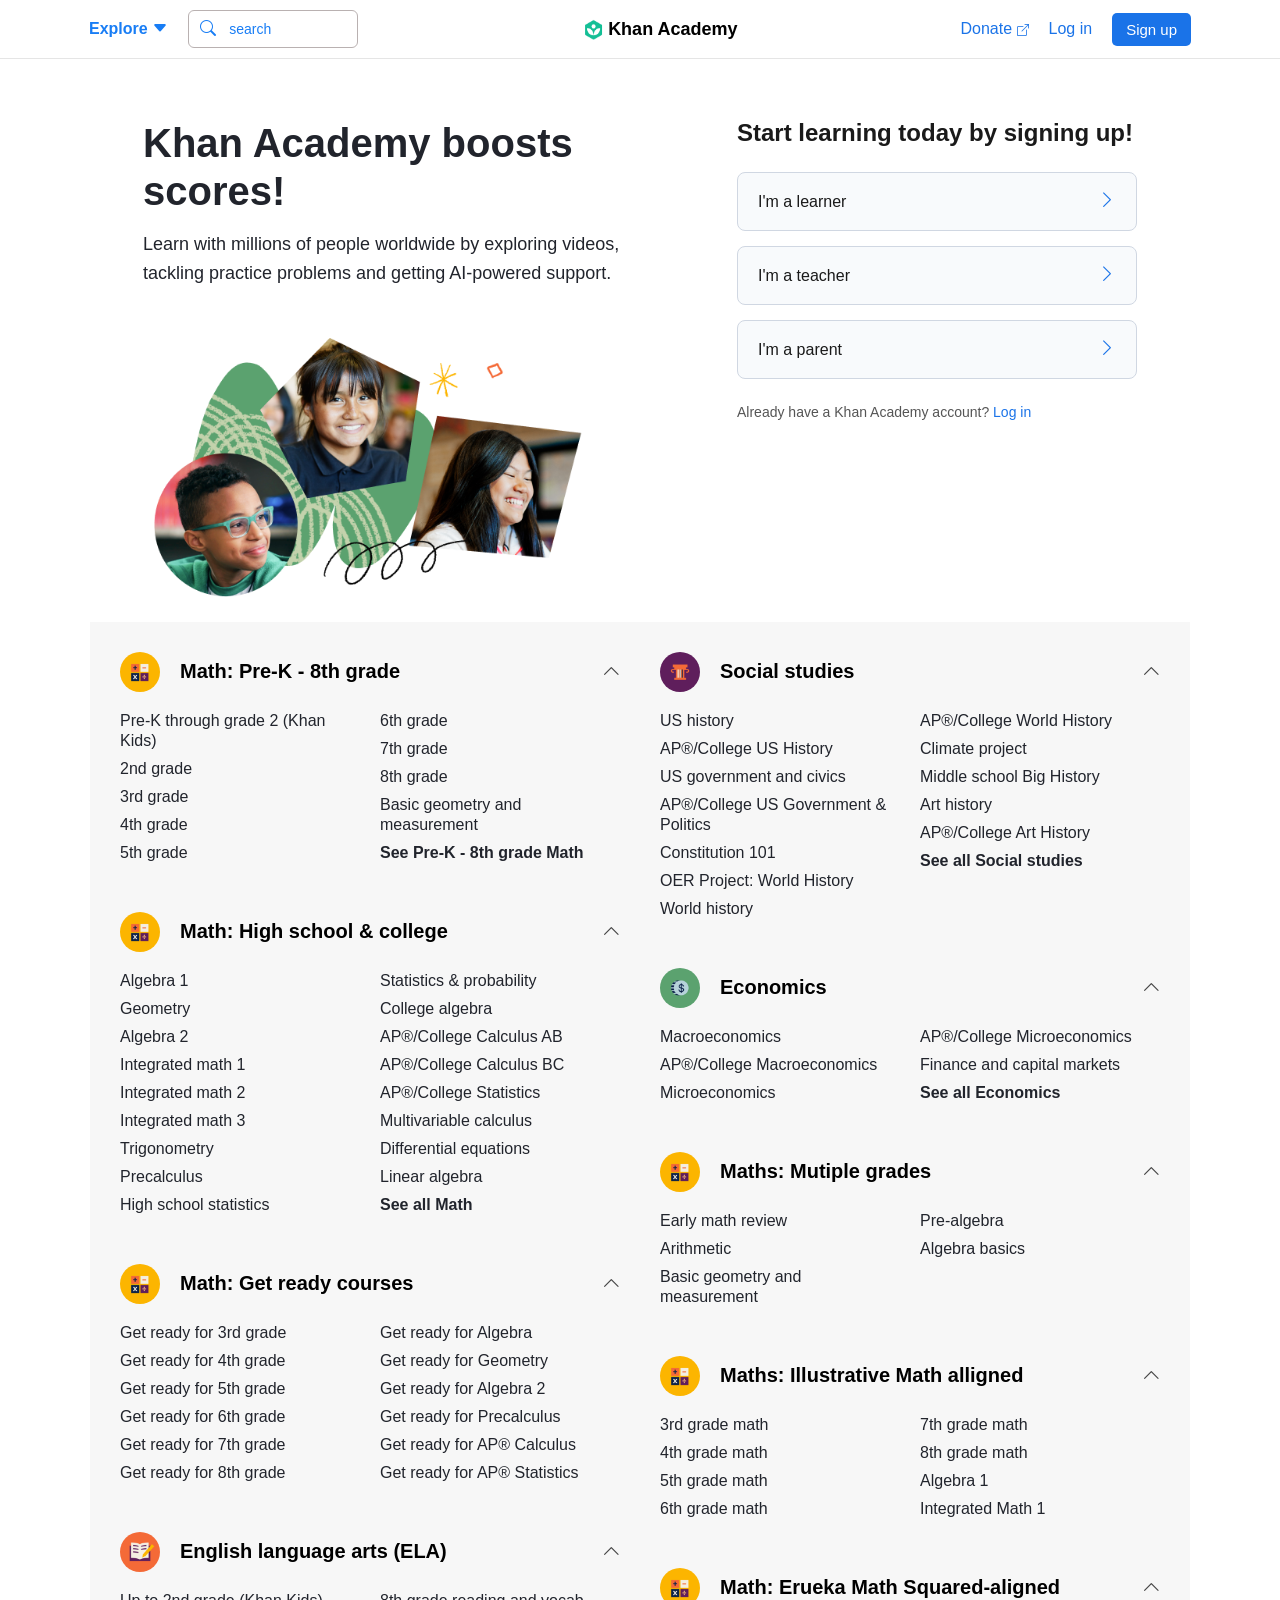
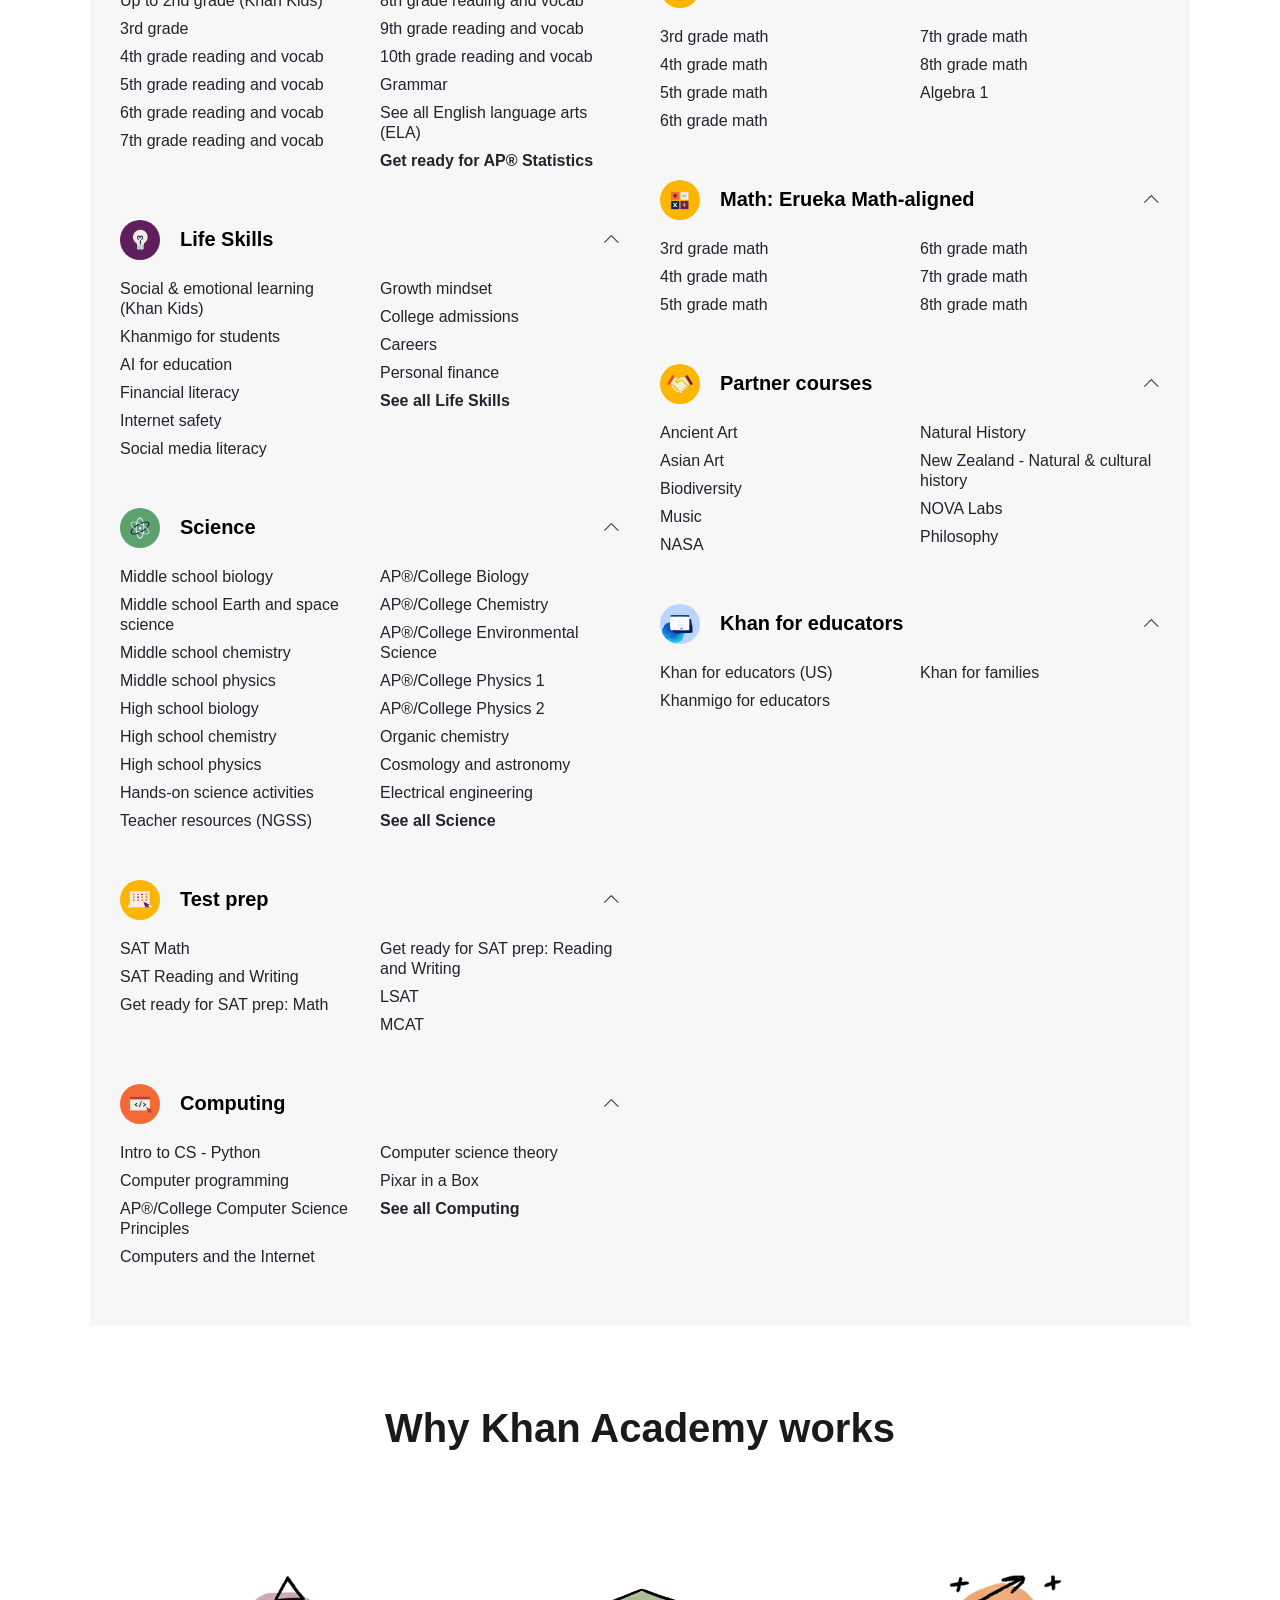
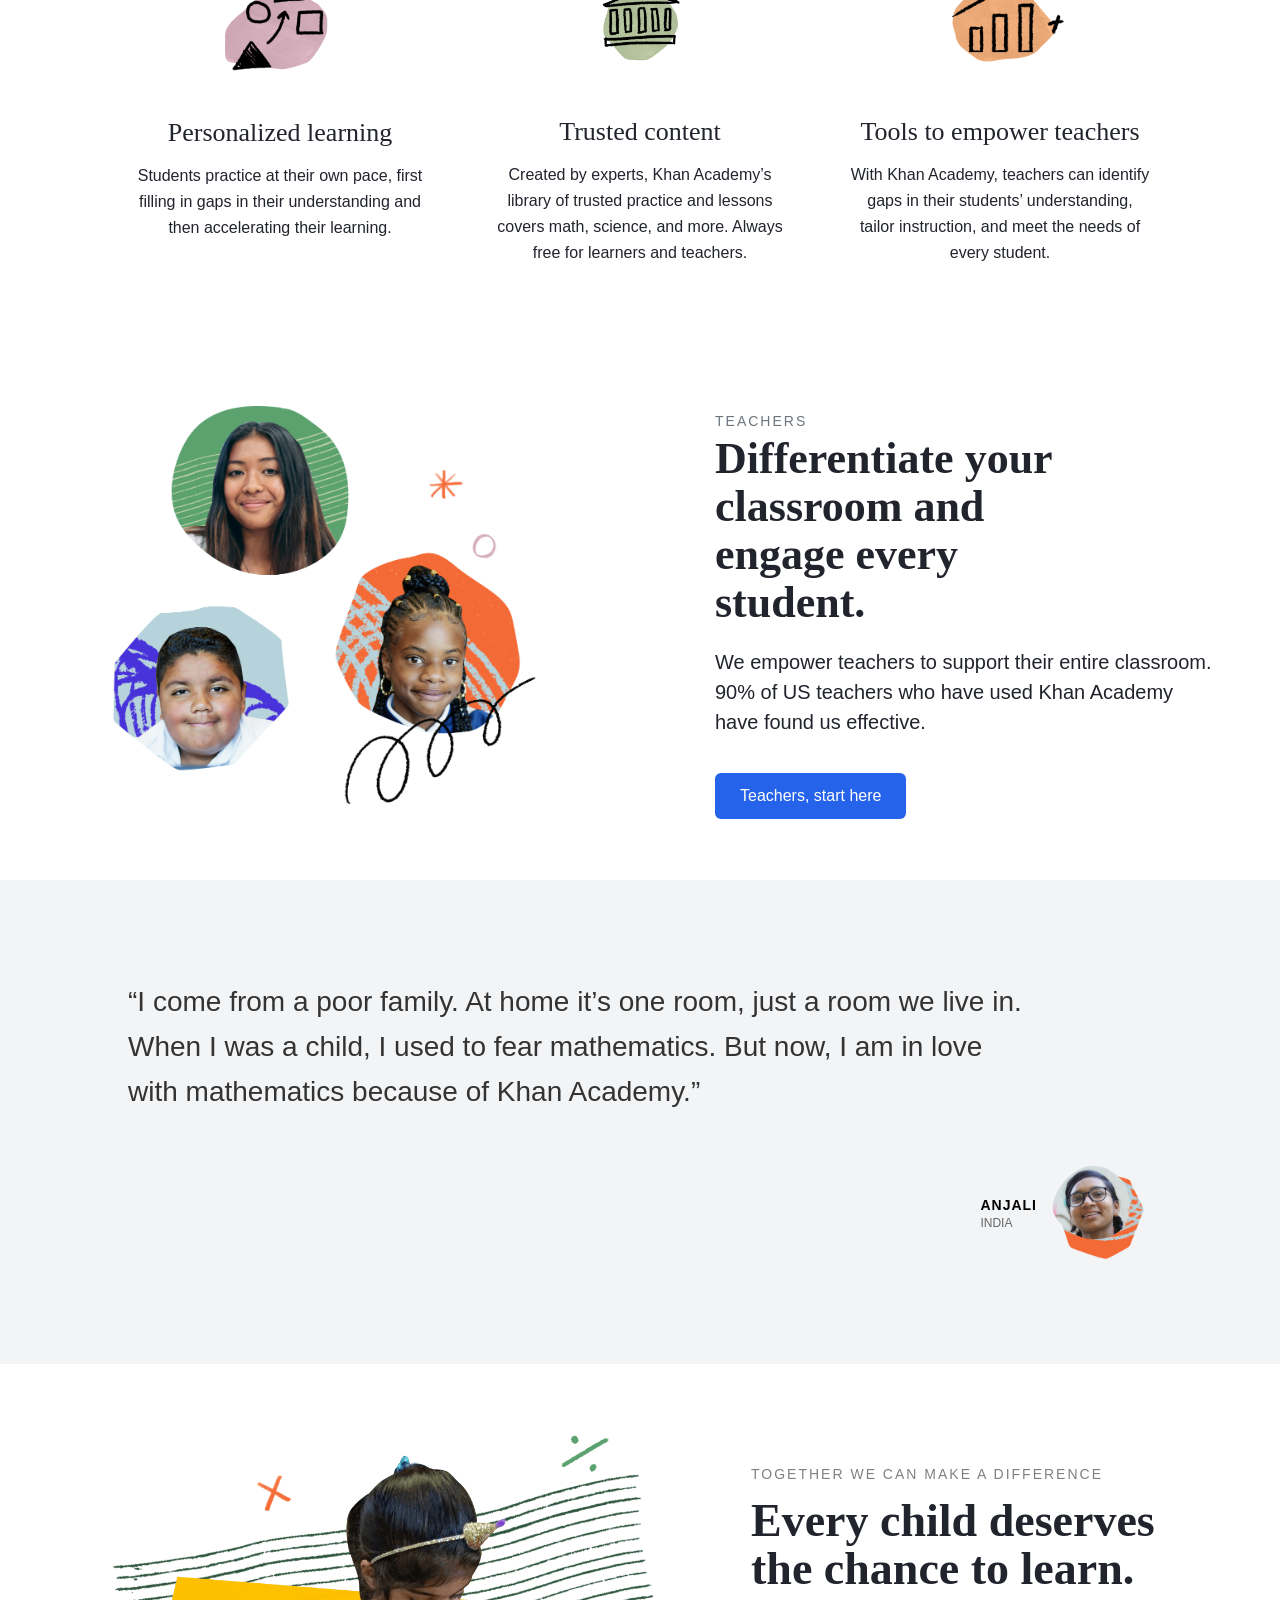
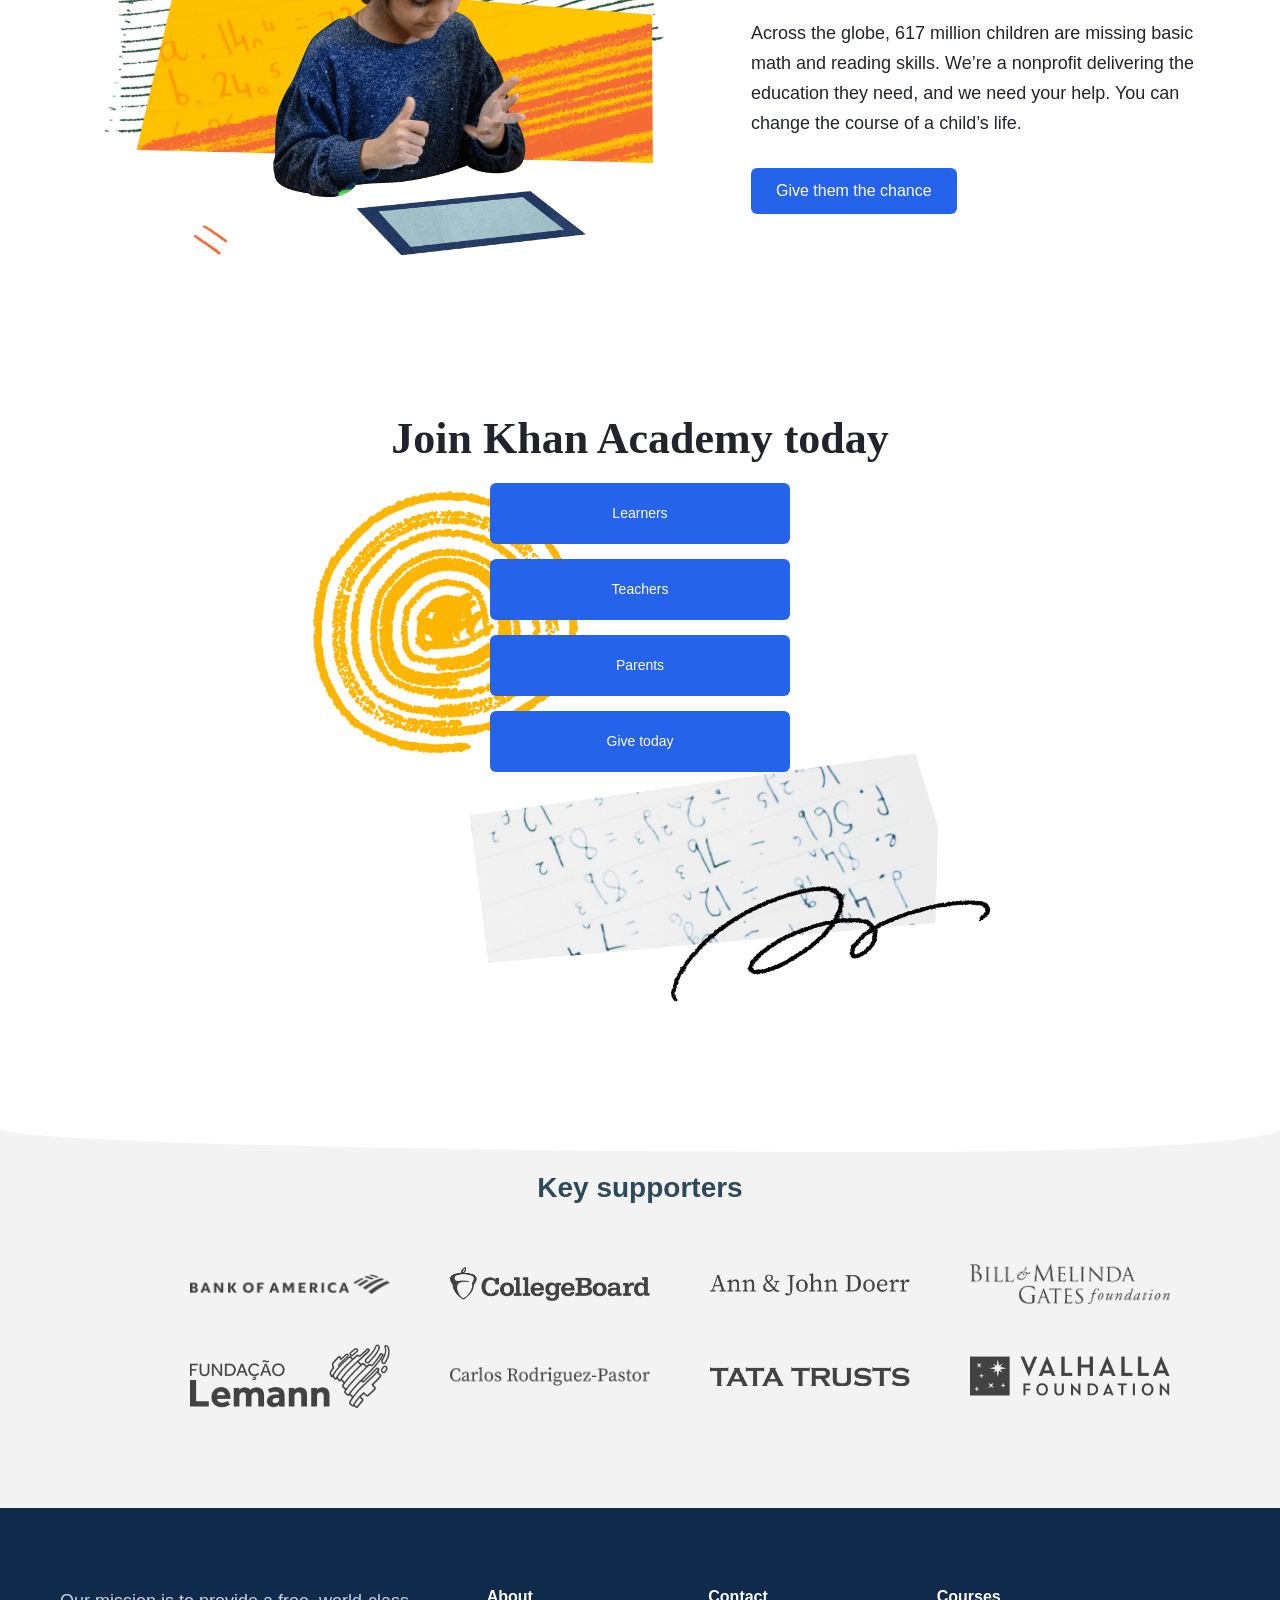
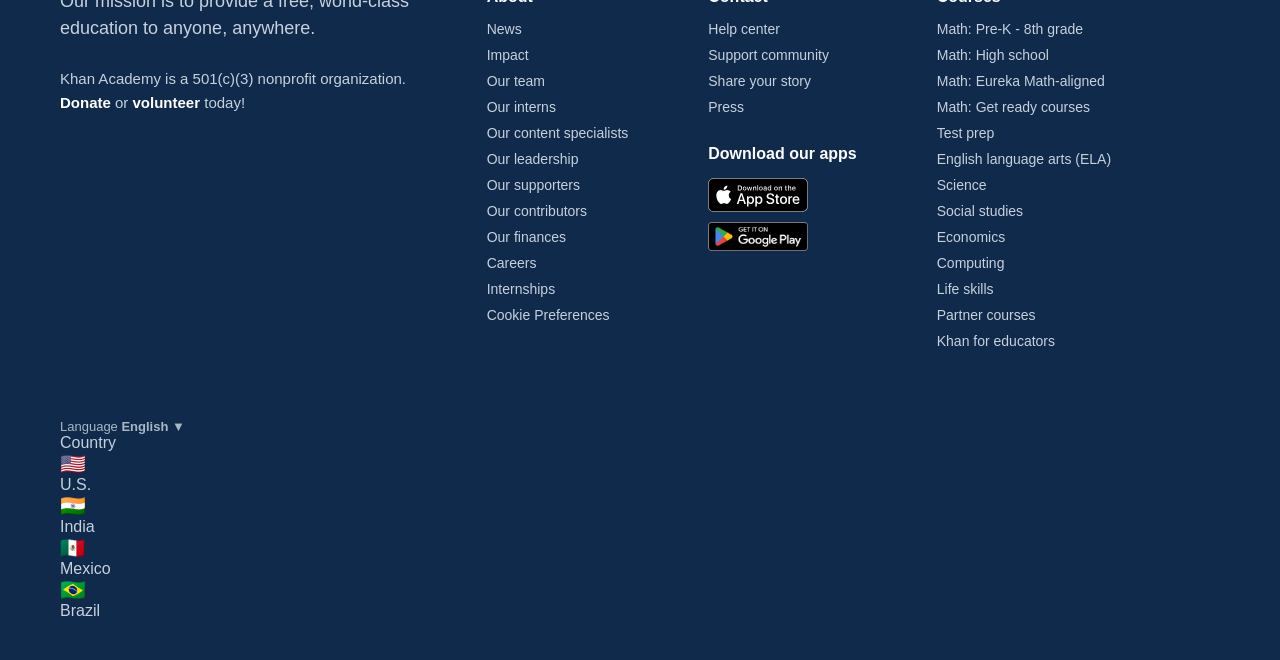
==== commit caac21a5: "all" ====
--- a/index.html
+++ b/index.html
@@ -63,7 +63,7 @@
             <!-- Right section -->
             <div class="nav-right">
                 <a href="./html/page2.html">Donate <i class="bi bi-box-arrow-up-right" id="icon"></i></a>
-                <a href="#">Log in</a>
+                <a href="./html/page5.html">Log in</a>
                 <button>Sign up</button>
             </div>
             <div class="after">
@@ -104,6 +104,12 @@
                     Already have a Khan Academy account?
                     <a href="#">Log in</a>
                 </p>
+                <div class="khanhide">
+                    <h5>Khan Academy boosts scores!</h5>
+                    <p>Learn with millions of people worldwide by exploring videos, tackling practice problems and
+                        getting
+                        AI-powered support.</p>
+                </div>
 
             </div>
         </div>
@@ -567,7 +573,7 @@
         </div>
 
     </div>
-    <!-- <section class="why-section">
+    <section class="why-section">
         <h1>Why Khan Academy works</h1>
 
         <div class="features">
@@ -600,10 +606,10 @@
             </div>
 
         </div>
-    </section> -->
-    <!-- <section class="hero2">
-
-        
+    </section>
+    <section class="hero2">
+
+
         <div class="imagess">
             <div class="img">
                 <img src="./mutimedia/image/hero2.png" alt="">
@@ -613,7 +619,7 @@
         </div>
         </div>
 
-       
+
         <div class="content">
             <p class="tag">TEACHERS</p>
             <h1 id="cont">Differentiate your classroom and engage every student.</h1>
@@ -625,9 +631,11 @@
             <button id="button">Teachers, start here</button>
         </div>
 
-    </section> -->
+    </section>
     <!-- <section class="hero3">
-
+        <div class="image4">
+            <img src="./mutimedia/image/laptop.png" alt="">
+        </div>
       
         <div class="content2">
             <p class="tag2">LEARNERS AND STUDENTS</p>
@@ -649,18 +657,18 @@
         </div>
 
     </section> -->
-    <!-- <section class="testimonial">
+    <section class="testimonial">
 
         <div class="container">
 
-            
+
             <p class="quote">
                 “I come from a poor family. At home it’s one room, just a room we live in.
                 When I was a child, I used to fear mathematics. But now, I am in love
                 with mathematics because of Khan Academy.”
             </p>
 
-            
+
             <div class="profile">
                 <div class="info">
                     <h4>ANJALI</h4>
@@ -674,16 +682,16 @@
 
         </div>
 
-    </section> -->
-    <!-- <section class="hero4">
+    </section>
+    <section class="hero4">
         <div class="container4">
 
-           
+
             <div class="hero4-left">
                 <img src="./mutimedia/image/kid.png" alt="Child learning">
             </div>
 
-            
+
             <div class="hero4-right">
                 <p class="small-text">TOGETHER WE CAN MAKE A DIFFERENCE</p>
 
@@ -701,8 +709,8 @@
             </div>
 
         </div>
-    </section> -->
-    <!-- <div class="join-container">
+    </section>
+    <div class="join-container">
 
         <h1>Join Khan Academy today</h1>
 
@@ -717,8 +725,8 @@
         </div>
 
 
-    </div> -->
-    <!-- <section class="supporters">
+    </div>
+    <section class="supporters">
         <div class="wave-top"></div>
 
         <h2>Key supporters</h2>
@@ -734,12 +742,12 @@
             <img src="./mutimedia/image/tata-trusts-dark-gray@2x.png" alt="Tata Trusts">
             <img src="./mutimedia/image/valhalla-dark-gray@2x.png" alt="Valhalla Foundation">
         </div>
-    </section> -->
-    <!-- <footer class="footer">
+    </section>
+    <footer class="footer">
 
         <div class="footer-container">
 
-           
+
             <div class="footer-left">
                 <p class="mission">
                     Our mission is to provide a free, world-class education to anyone, anywhere.
@@ -751,10 +759,10 @@
                 </p>
             </div>
 
-            
+
             <div class="footer-links">
 
-                
+
                 <div class="col">
                     <h4>About</h4>
                     <a href="#">News</a>
@@ -771,7 +779,7 @@
                     <a href="#">Cookie Preferences</a>
                 </div>
 
-                
+
                 <div class="col">
                     <h4>Contact</h4>
                     <a href="#">Help center</a>
@@ -784,14 +792,11 @@
                     <img class="goog" src="./mutimedia/image/google.png" class="store">
                 </div>
 
-              
+
                 <div class="col">
                     <h4>Courses</h4>
                     <a href="#">Math: Pre-K - 8th grade</a>
-                    <a href="#">Math: High school & college</a>
-                    <a href="#">Math: Multiple grades</a>
-                    <a href="#">Math: Illustrative Math-aligned</a>
-                    <a href="#">Math: Eureka Math Squared-aligned</a>
+                    <a href="#">Math: High school </a>
                     <a href="#">Math: Eureka Math-aligned</a>
                     <a href="#">Math: Get ready courses</a>
                     <a href="#">Test prep</a>
@@ -809,22 +814,36 @@
 
         </div>
 
-       
+
         <div class="footer-bottom">
             <div class="language">
                 Language <strong>English</strong> ▼
             </div>
 
-            <div class="countries">
-                Country
-                <span>🇺🇸 U.S.</span>
-                <span>🇮🇳 India</span>
-                <span>🇲🇽 Mexico</span>
-                <span>🇧🇷 Brazil</span>
-            </div>
-        </div>
-
-    </footer> -->
+        </div>
+        <div class="counting">
+    <span class="country-title">Country</span>
+
+    <div class="view">
+        <div class="country-item">
+            <img src="./mutimedia/image/us.png"> <span>U.S.</span>
+        </div>
+
+        <div class="country-item">
+            <img src="./mutimedia/image/india.png"> <span>India</span>
+        </div>
+
+        <div class="country-item">
+            <img src="./mutimedia/image/mexico.png"> <span>Mexico</span>
+        </div>
+
+        <div class="country-item">
+            <img src="./mutimedia/image/brazil.png"> <span>Brazil</span>
+        </div>
+    </div>
+</div>
+
+    </footer>
 </body>
 
 <script>
--- a/css/index.css
+++ b/css/index.css
@@ -2,6 +2,7 @@
     margin: 0;
     padding: 0;
     box-sizing: border-box;
+    
     
 }
 
@@ -276,6 +277,12 @@
     display: flex;
     flex-direction: column;
 }
+.khanhide{
+    margin-top: 40px;
+    max-width: 520px;
+    text-align: left;
+    display: none;
+}
 
 /* FIXED heading */
 .hero-left h5 {
@@ -288,6 +295,21 @@
 
 /* paragraph */
 .hero-left p {
+    font-size: 18px;
+    line-height: 1.6;
+    color: rgb(33, 36, 44);
+    margin: 0 0 25px 0; /* 🔥 remove default spacing */
+}
+.khanhide h5 {
+    font-size: 40px;
+    font-weight: 600;
+    line-height: 1.2; /* 🔥 fixed from 0.8 */
+    color: rgb(33, 36, 44);
+    margin: 0 0 15px 0; /* 🔥 remove default top margin */
+}
+
+/* paragraph */
+.khanhide p {
     font-size: 18px;
     line-height: 1.6;
     color: rgb(33, 36, 44);
@@ -537,7 +559,7 @@
 }
 
 .hero2 {
-    max-width: 80%;
+    max-width: 90%;
     margin: 0 auto;
     display: flex;
     align-items: center;
@@ -663,14 +685,18 @@
     gap: 15px;
     position: relative;
     z-index: 2;
+    margin-top: 20px;
 }
 .buttons button{
-    padding: 20px 150px;
+   padding: 20px;
+    width: 100%;
+    max-width: 300px;
     font-family: Lato, "Noto Sans", Helvetica, Corbel, sans-serif;
 font-size: 14px;
 font-weight: 400;
 line-height: 21px;
 color: rgb(255, 255, 255);
+
 }
 
 /* Background image wrapper */
@@ -698,7 +724,7 @@
 }
 /* SECTION LAYOUT */
 .hero3 {
-    max-width: 80%;
+    max-width: 100%;
     margin: 0 auto;
     display: flex;
     align-items: center;
@@ -753,10 +779,19 @@
 }
 
 /* RIGHT IMAGE */
+.image4 img {
+    width: 100%;
+    max-width: 550px;
+    display: none;
+}
 .image2 {
     flex: 1;
     text-align: right;
 }
+/* .image4 {
+    flex: 1;
+    text-align: right;
+} */
 
 .image2 img {
     width: 100%;
@@ -1034,6 +1069,47 @@
     .menu-content {
         display: block;
     }
+    .hero3{
+    display: block;
+    width: 90%;
+}
+.hero2{
+    display: block;
+    max-width: 60%;
+    /* text-align: center; */
+    margin: 0 auto;
+}
+.content2 h1{
+    font-size: 30px;
+   width: 1000px;
+    margin-bottom: 20px;
+    
+    /* text-align: center; */
+}
+.content2{
+    max-width: 60%;
+    /* text-align: center; */
+    margin: 0 auto;
+}
+.image2{
+    display: none;
+}
+.image4 img{
+    display: block;
+    padding-bottom: 50px;
+    margin:0 auto;
+    width: 800px;
+}
+    .container4{
+        display: block;
+        max-width: 60%;
+    /* text-align: center; */
+    margin: 0 auto;
+    }
+    .hero4-right{
+        padding-top: 30px;
+    }
+      
 }
 
 @media(max-width:900px) {
@@ -1104,9 +1180,48 @@
         /* remove grid */
         max-width: 95%;
         padding: 15px;
-        background: #fff;
+        background-color: rgb(245,245,245);
         border-radius: 10px;
-    }
+       
+    }
+        .small-text {
+    font-size: 12px;
+    
+}
+.title4 {
+    font-family: "Source Serif Pro", "Noto Serif", serif;
+font-size: 32px;
+font-weight: 400;
+line-height: 35px;
+color: rgb(33, 36, 44);
+    max-width: 420px; 
+}
+
+.description4 {
+    font-family: Lato, "Noto Sans", sans-serif;
+font-size: 14px;
+font-weight:250;
+line-height: 20px;
+color: rgb(33, 36, 44);
+margin-top: 25px;
+    max-width: 450px;
+}
+.bg-image {
+    position: absolute;
+    top: 90%;
+    left: 50%;
+    transform: translate(-50%, -50%); /* center it */
+    z-index: 1; /* behind buttons */
+    pointer-events: none; /* prevents blocking clicks */
+}
+
+
+.bg-image img {
+    max-width: 500px; 
+    /* margin-bottom: 600px; */
+    /* width: 100%; */
+    opacity: 1; 
+}
 
     .explore-left,
     .explore-right {
@@ -1252,16 +1367,92 @@
     .hero-left {
         display: none;
     }
-
+    .khanhide{
+        display: block;
+    }
+    .hero-right p{
+        text-align: left;
+    }
+    .container4{
+        text-align: left;
+        max-width: 100%;
+    }
+    .container{
+        text-align: left;
+    }
     .total-hero {
-        max-width: 100%;
+        width: 100%;
         /* margin-top: 100px; */
     }
+    .content{
+        text-align: left;
+    }
+    .hero2{
+        max-width: 90%;
+    }
+   #cont{
+    font-family: "Source Serif Pro", "Noto Serif", serif;
+font-size: 30px;
+font-weight:300;
+line-height: 30px;
+color: rgb(33, 36, 44);
+    margin-bottom: 20px;
+}
+#desc{
+    font-family: Lato, "Noto Sans", sans-serif;
+font-size: 14px;
+font-weight: 50;
+line-height: 30px;
+color: rgb(33, 36, 44);
+}
+.hero3{
+    display: block;
+    max-width: 90%;
+}
+.content2 h1{
+    font-size: 20px;
+    /* line-height: ; */
+    margin-bottom: 20px;
+   
+    /* text-align: center; */
+}
+.content2{
+    /* max-width: 70%; */
+    text-align: center;
+}
+.image2{
+    display: none;
+}
+.image4 img{
+    display: block;
+    padding-bottom: 50px;
+    
+}
+.quote {
+    font-size: 24px;
+    line-height: 1.6;
+    color: #333;
+    max-width: 900px;
+}
 
     .footer {
         /* padding: 50px 20px; */
     }
-
+.join-container h1{
+    font-size: 30px;
+}
+.buttons button{
+    padding: 20px 100px;
+}
+.bg-image img {
+    max-width: 400px; 
+    /* margin-bottom: 600px; */
+    /* width: 100%; */
+    /* opacity: 1;  */
+}
+.buttons{
+    gap: 5px;
+}
 
 }
 
@@ -1344,4 +1535,28 @@
     .role-card {
         padding: 15px;
     }
+}
+@media(max-width:350px){
+    .supporters{
+        max-width: 100%;
+    }
+    .wave-top{
+        max-width: 100%;
+    }
+}
+@media(max-width: 490px){
+    .col h4 {
+    color: #ffffff;
+    margin-bottom: 10px;
+    font-size: 14px;
+}
+
+/* LINKS */
+.col a {
+    color: #c7d1dc;
+    text-decoration: none;
+    margin-bottom: 8px;
+    font-size: 10px;
+    transition: 0.3s;
+}
 }
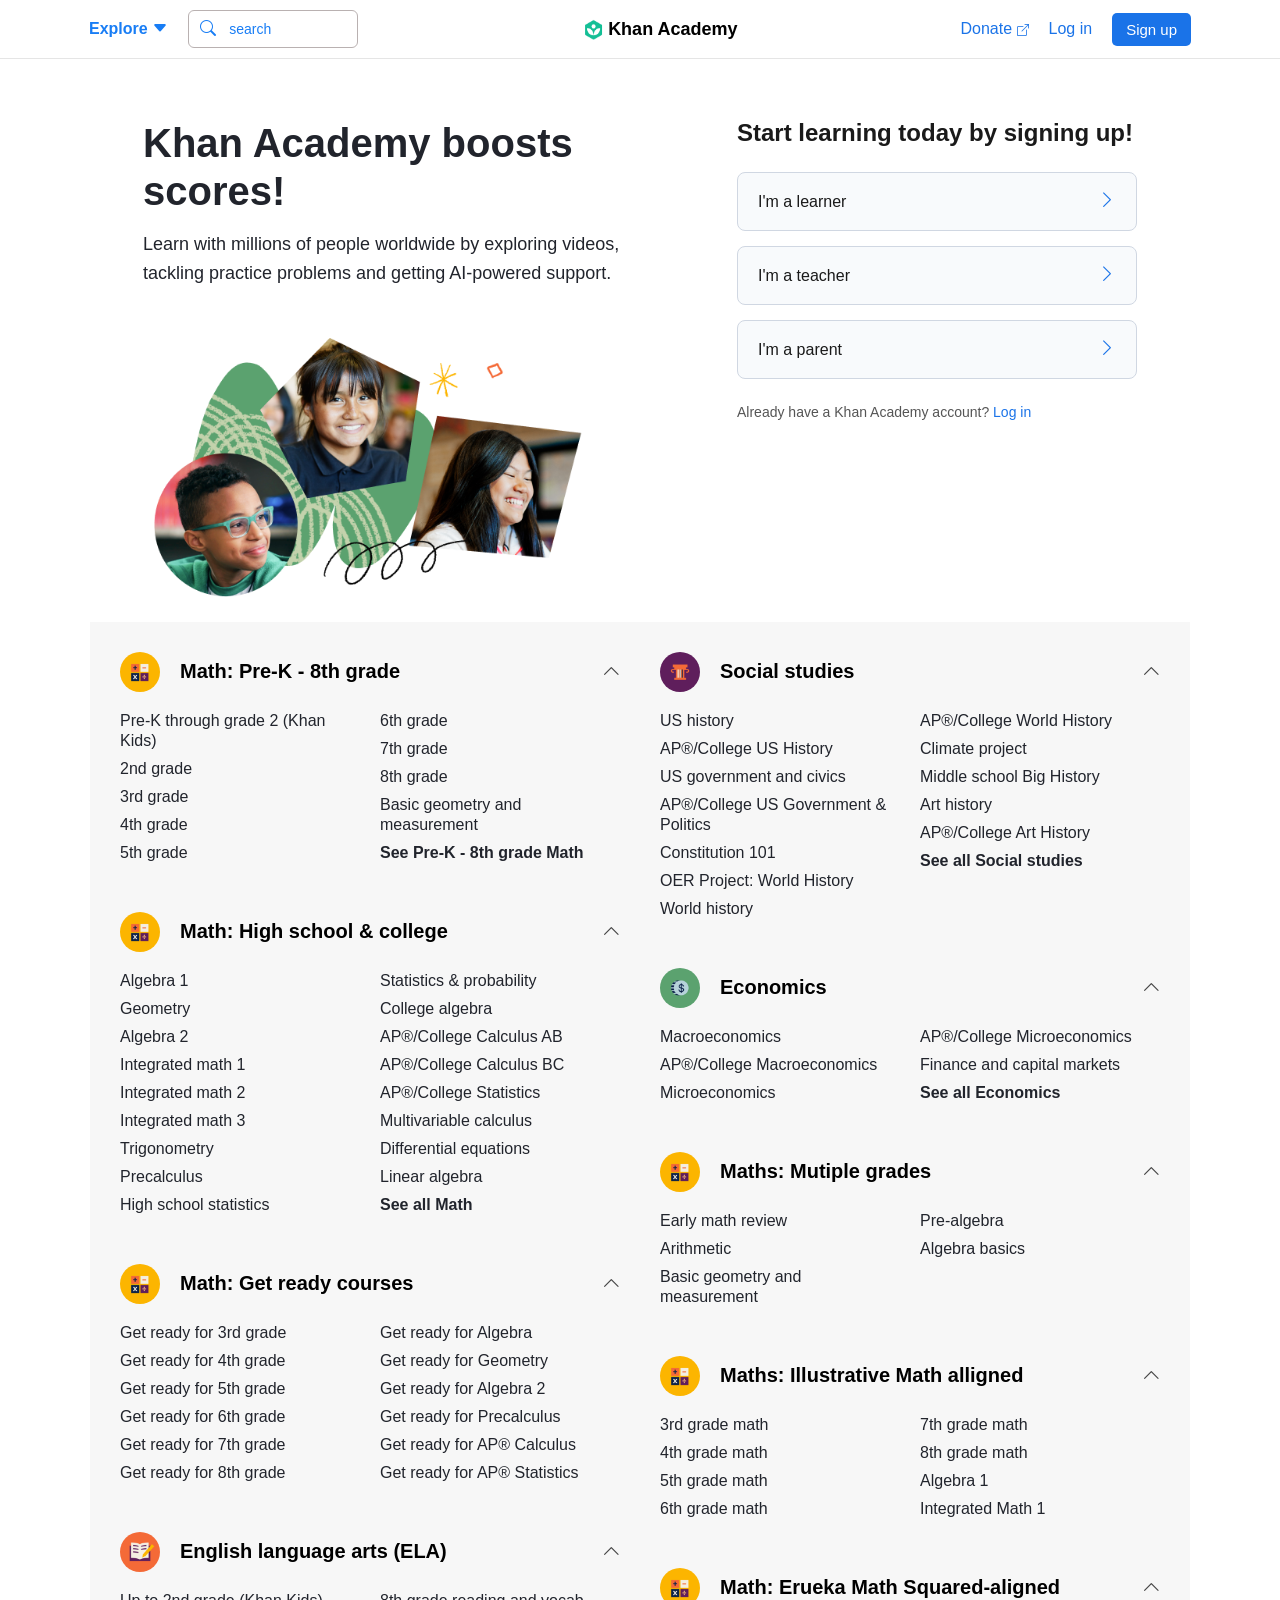
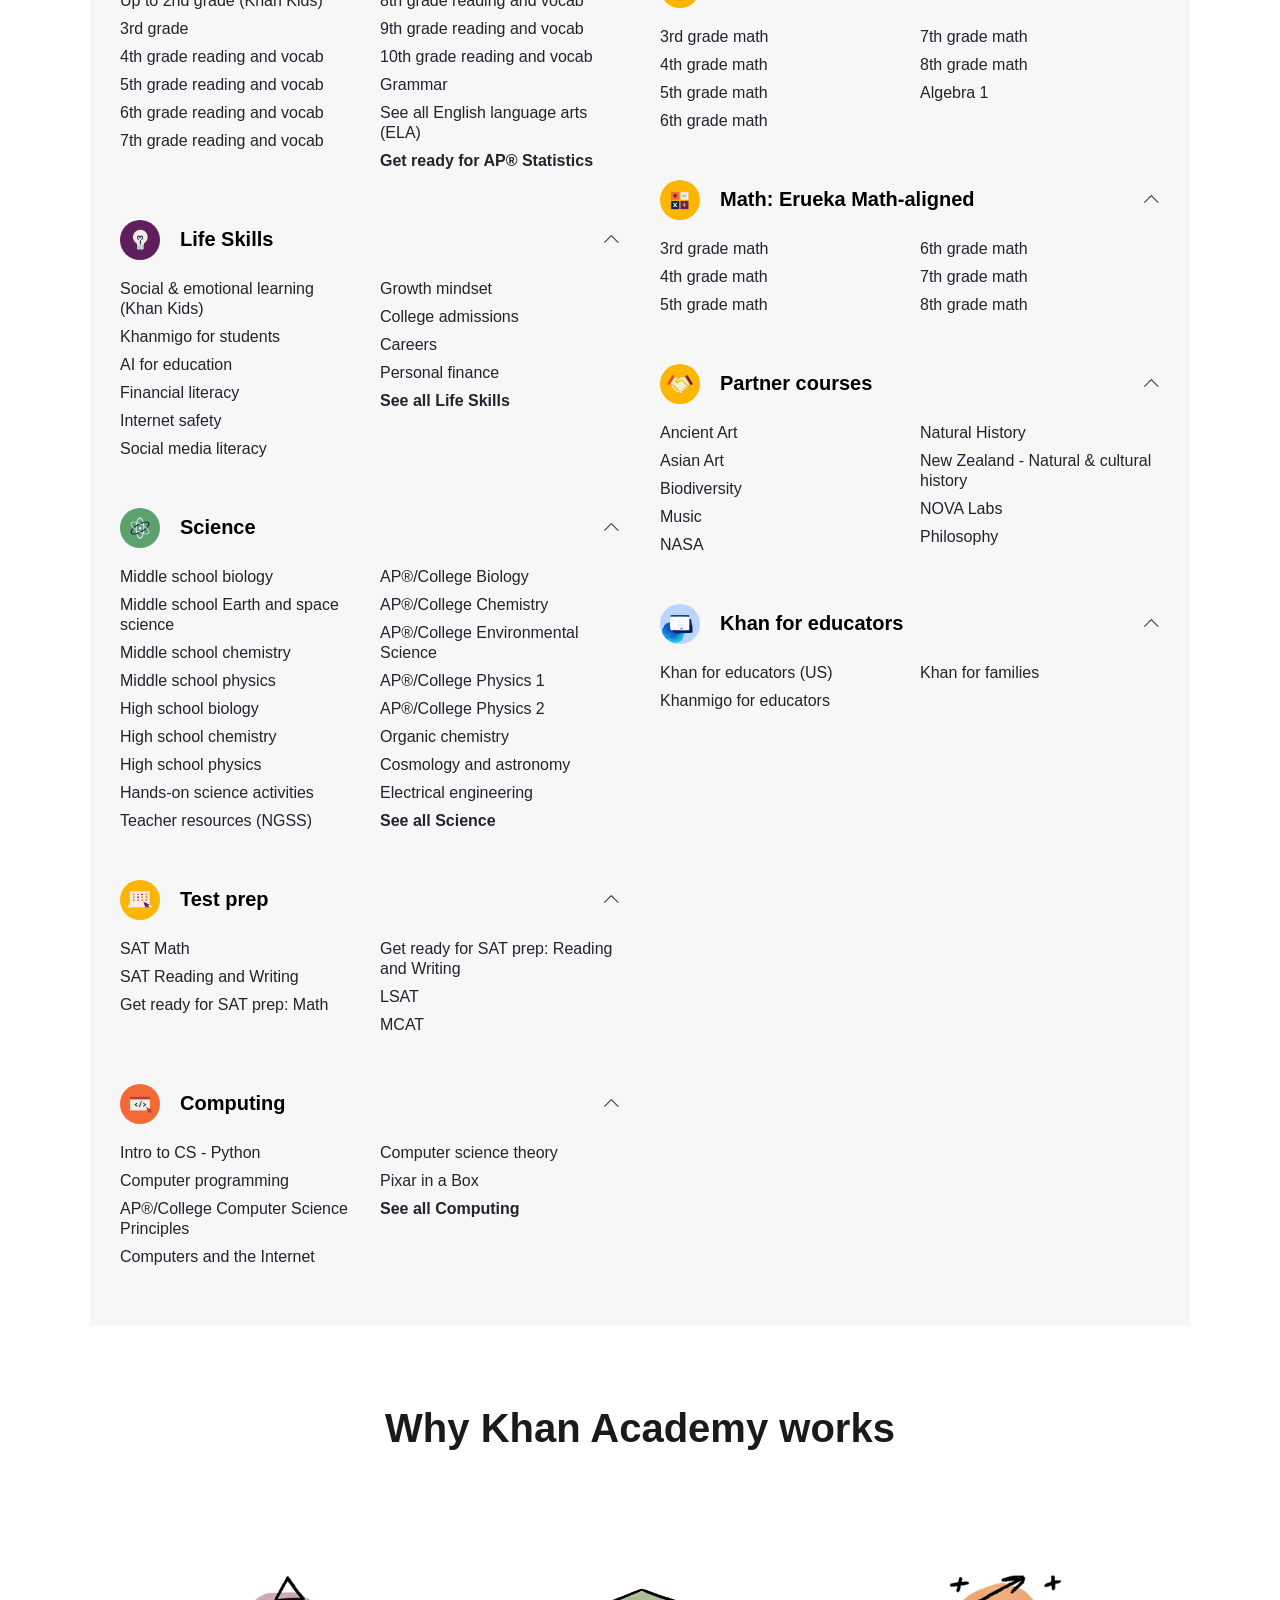
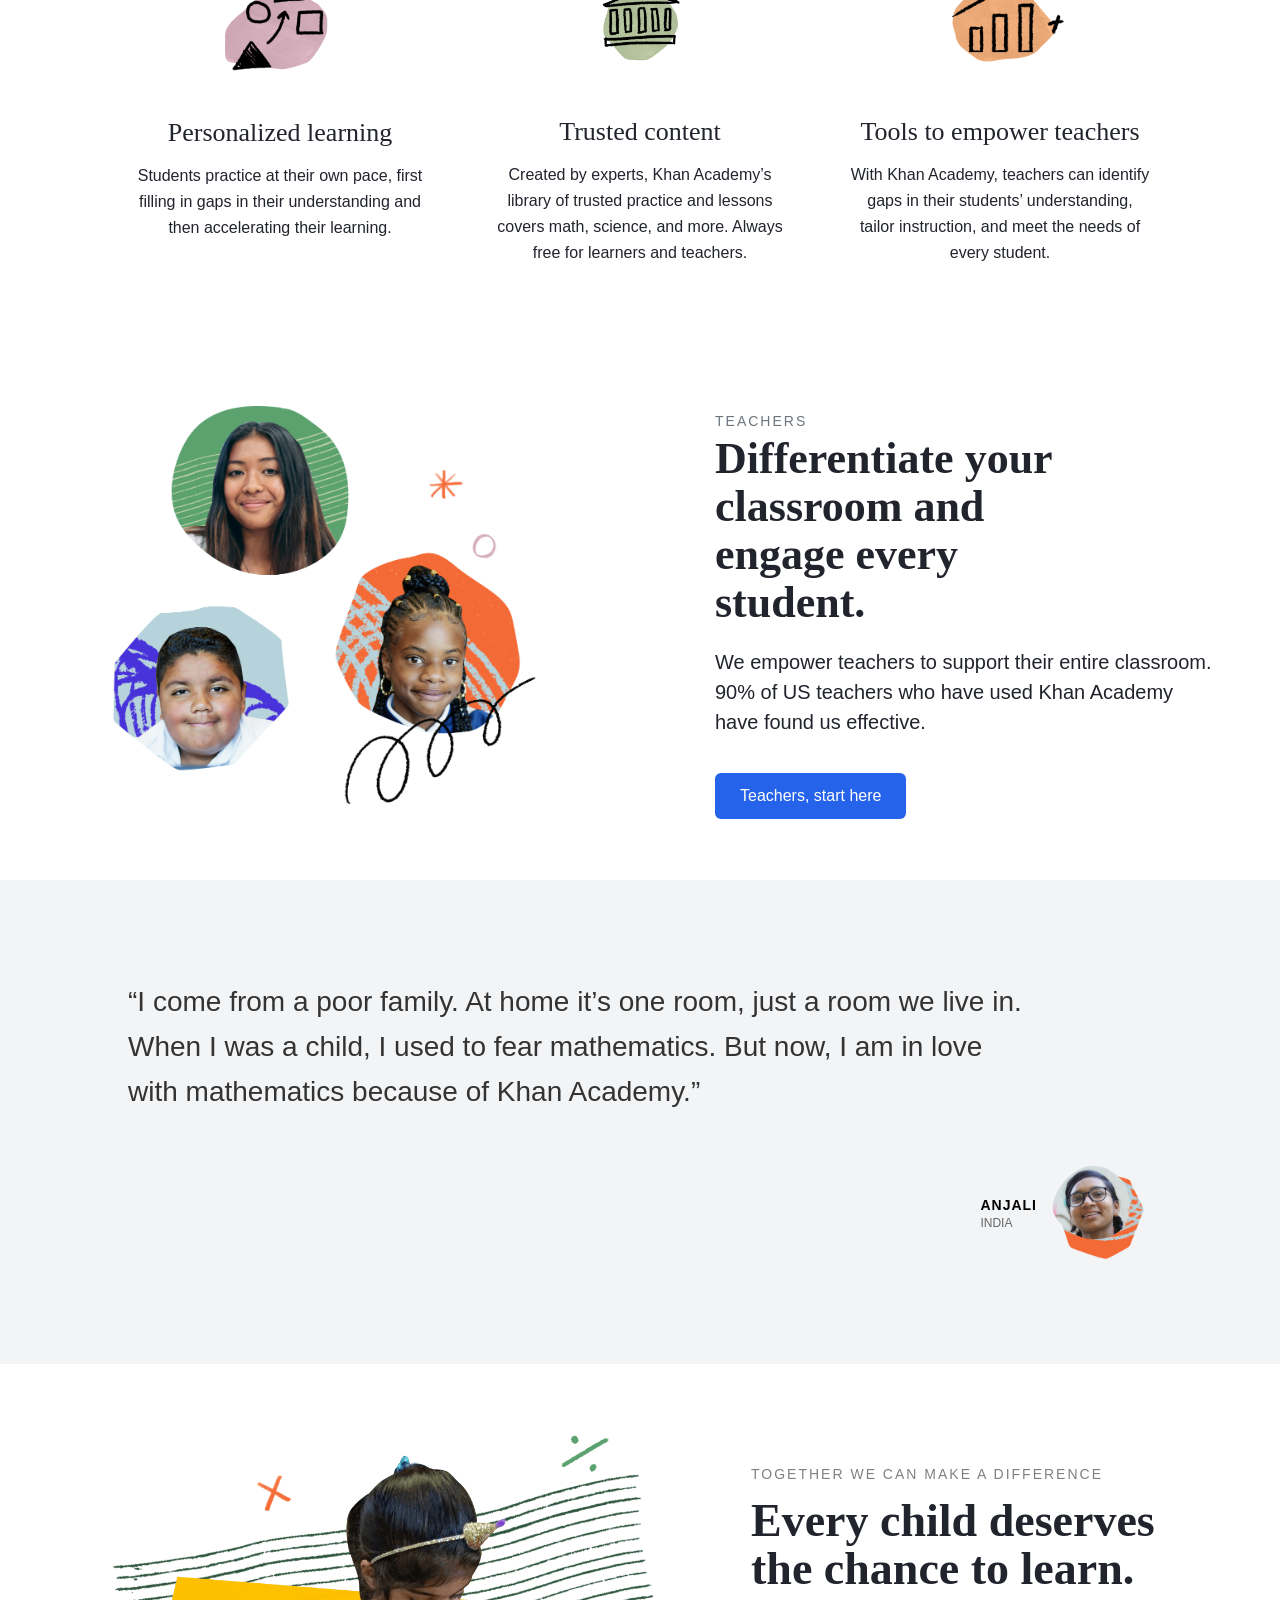
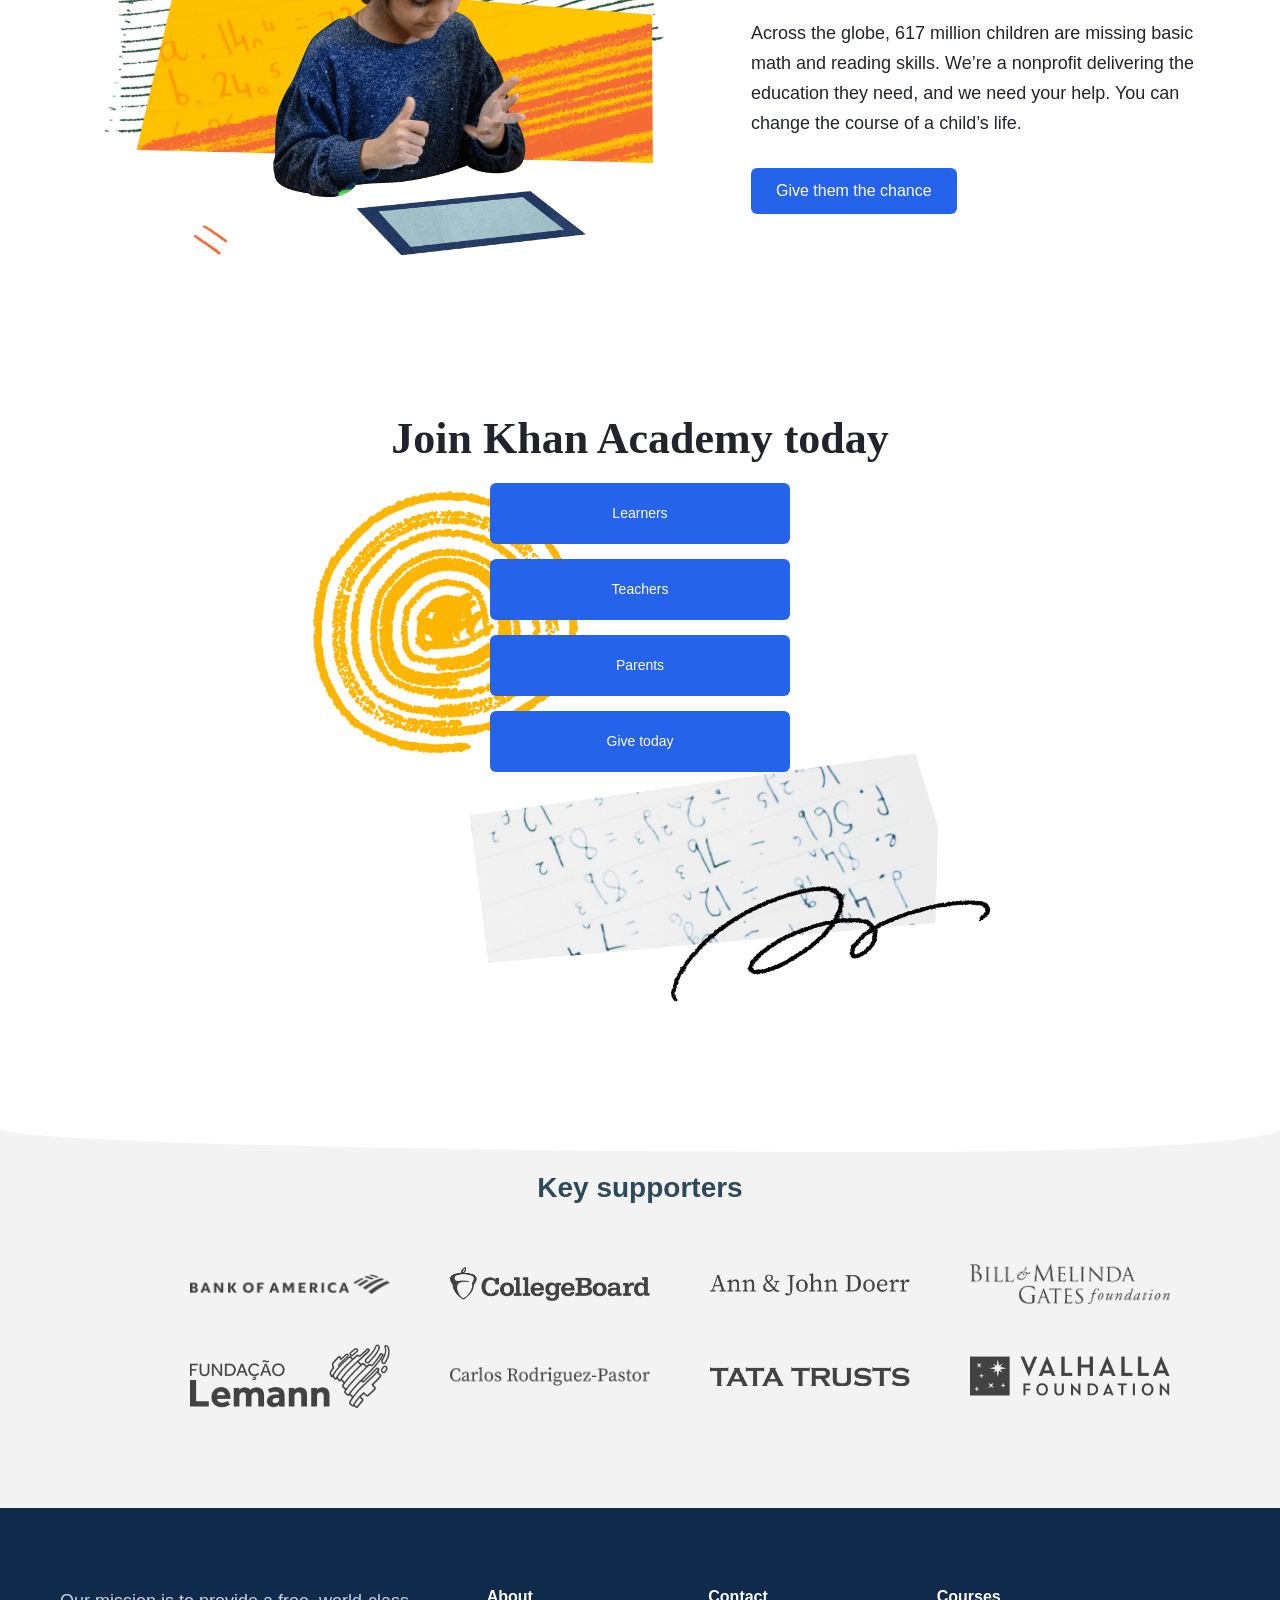
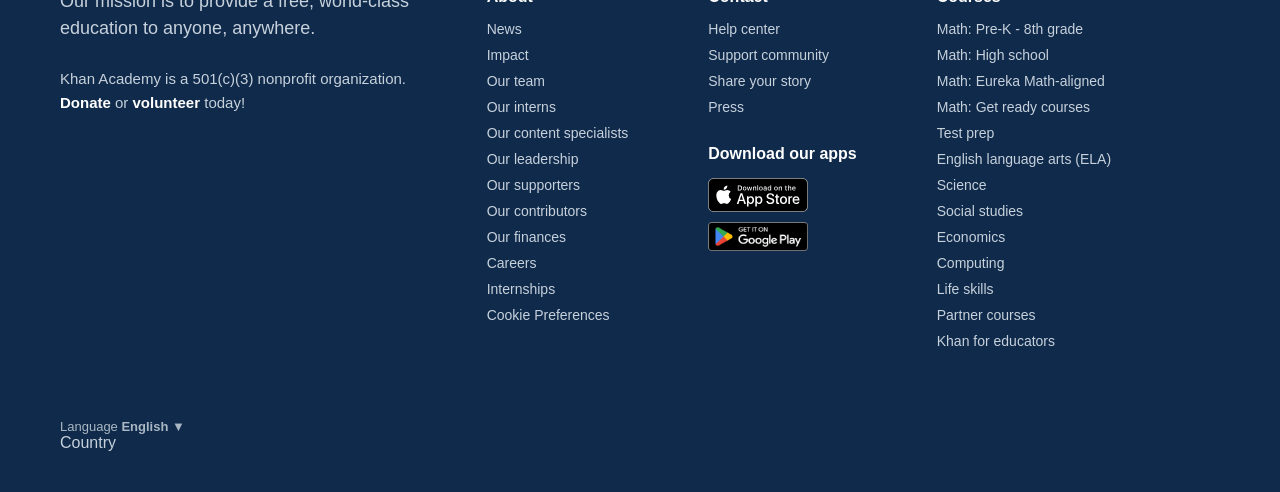
==== commit 26c1e1e0: "all" ====
--- a/index.html
+++ b/index.html
@@ -102,7 +102,7 @@
 
                 <p class="login-text">
                     Already have a Khan Academy account?
-                    <a href="#">Log in</a>
+                    <a href="./html/page5.html">Log in</a>
                 </p>
                 <div class="khanhide">
                     <h5>Khan Academy boosts scores!</h5>
@@ -824,7 +824,7 @@
         <div class="counting">
     <span class="country-title">Country</span>
 
-    <div class="view">
+    <!-- <div class="view">
         <div class="country-item">
             <img src="./mutimedia/image/us.png"> <span>U.S.</span>
         </div>
@@ -840,7 +840,7 @@
         <div class="country-item">
             <img src="./mutimedia/image/brazil.png"> <span>Brazil</span>
         </div>
-    </div>
+    </div> -->
 </div>
 
     </footer>
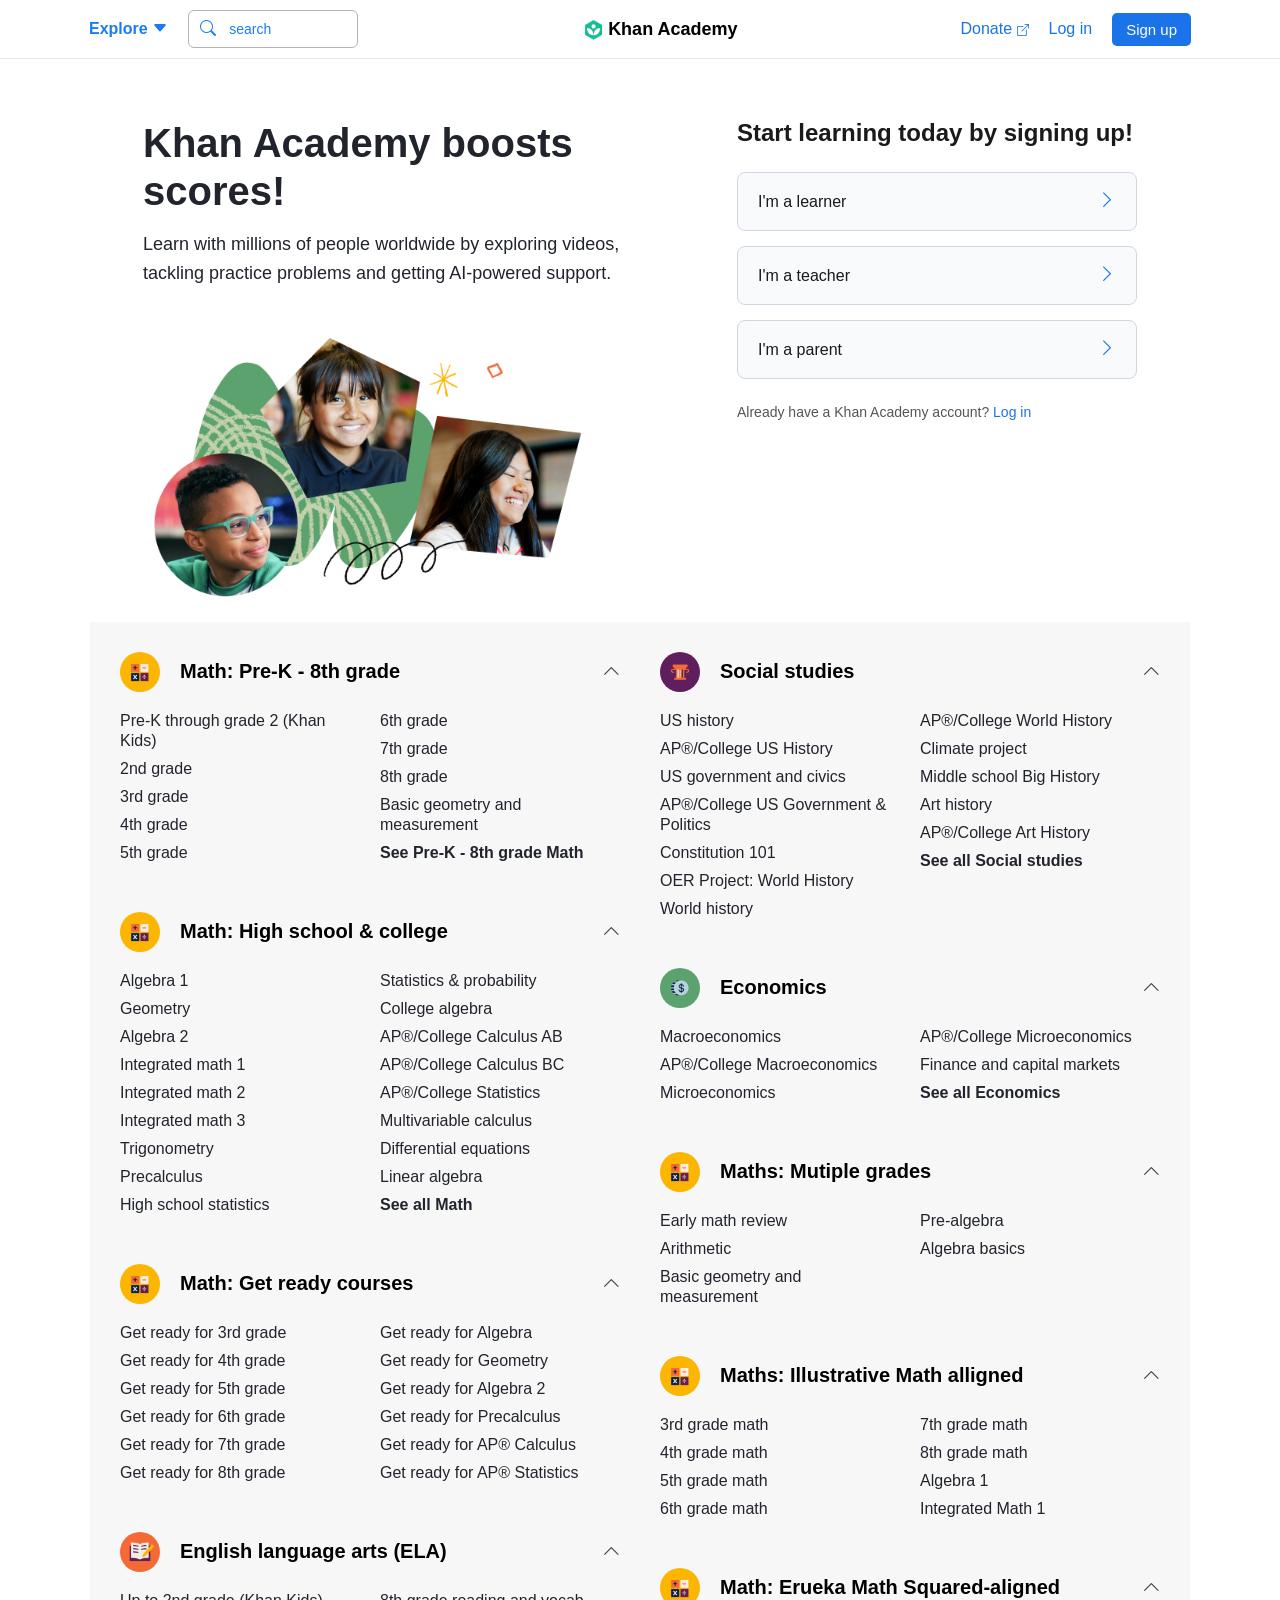
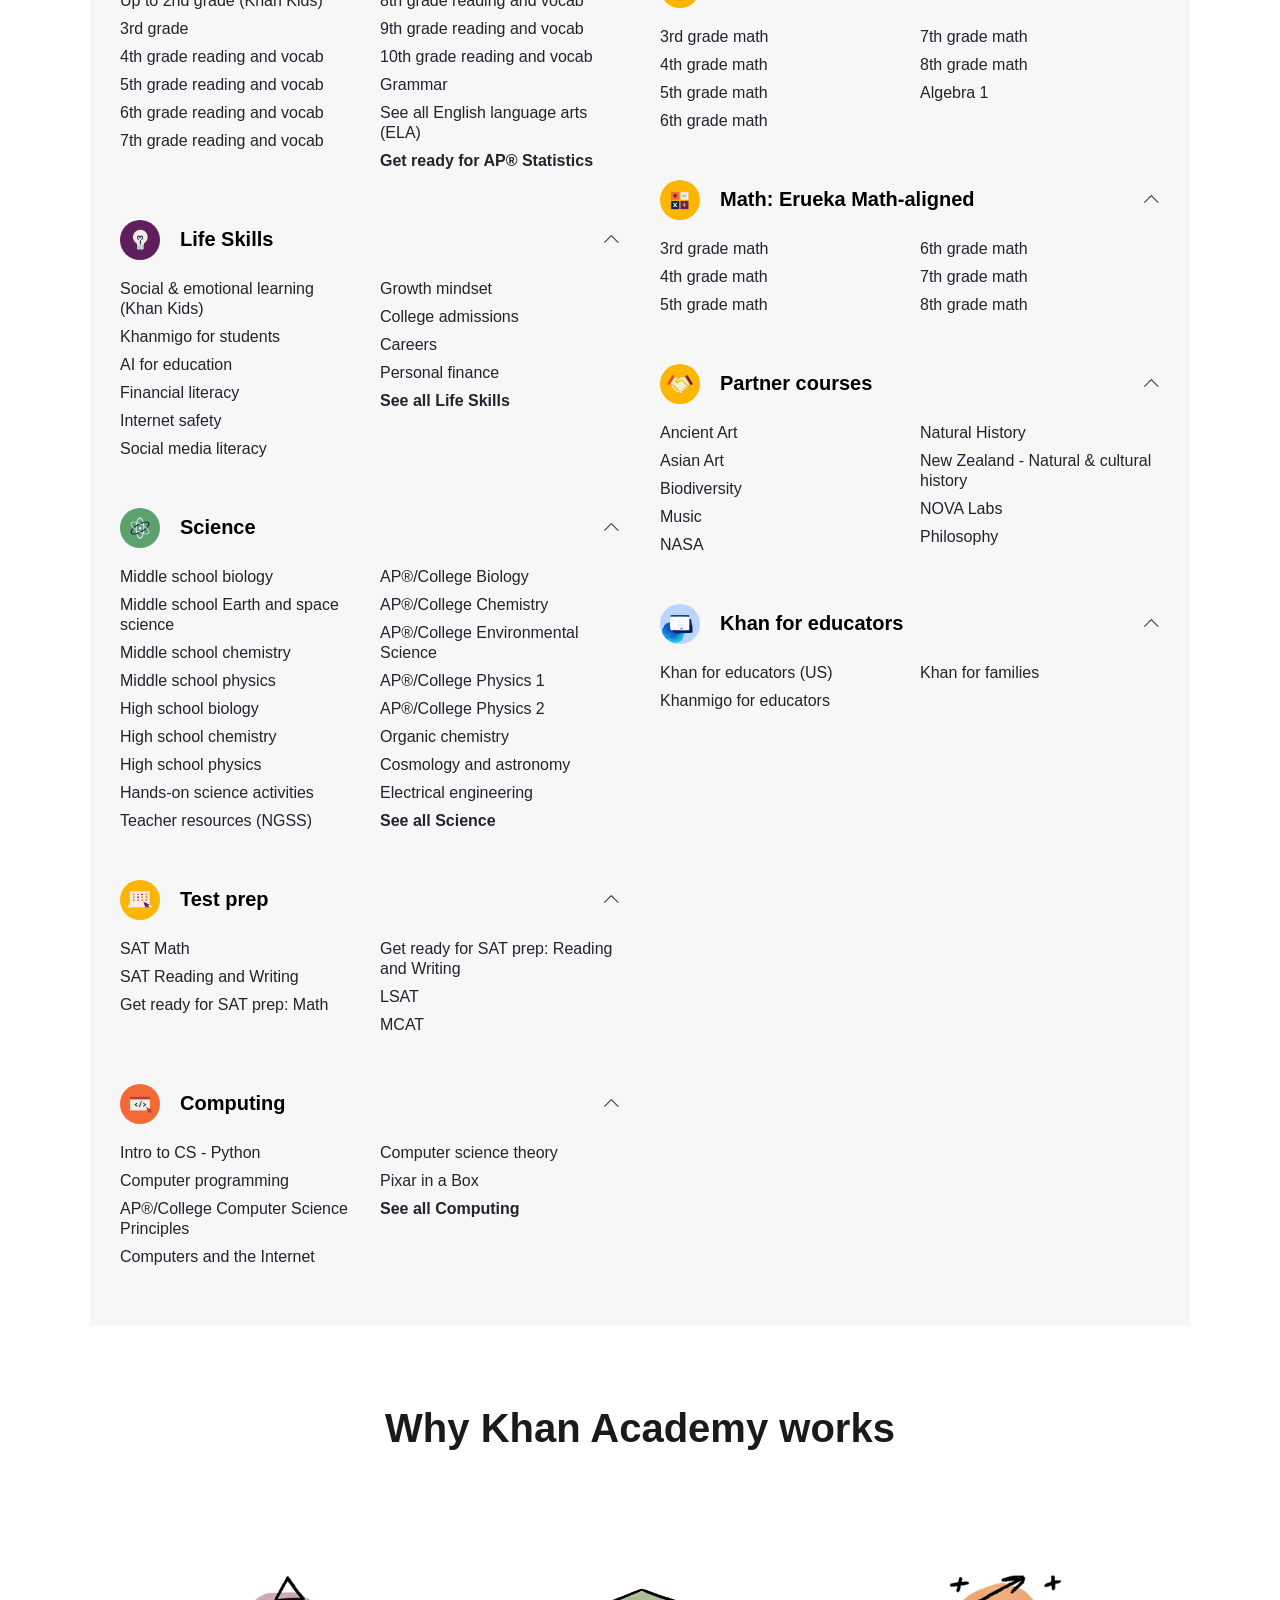
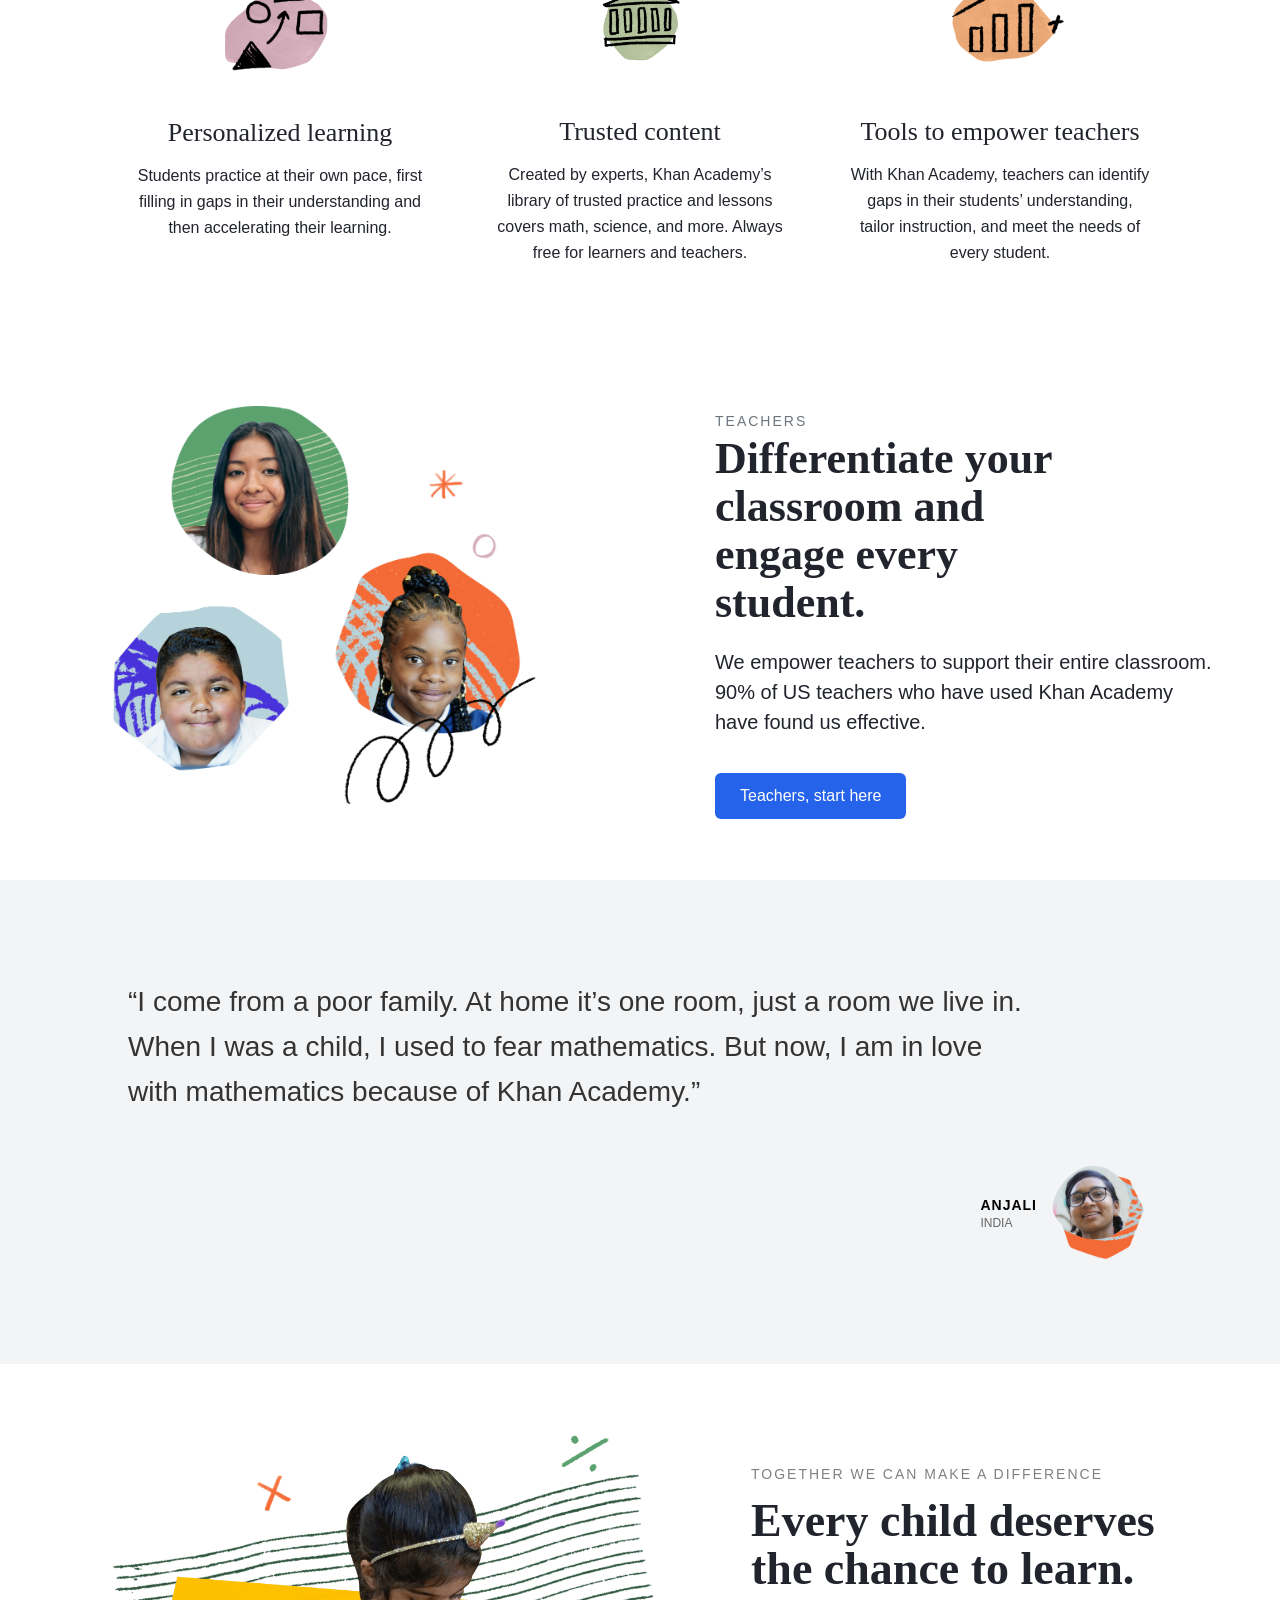
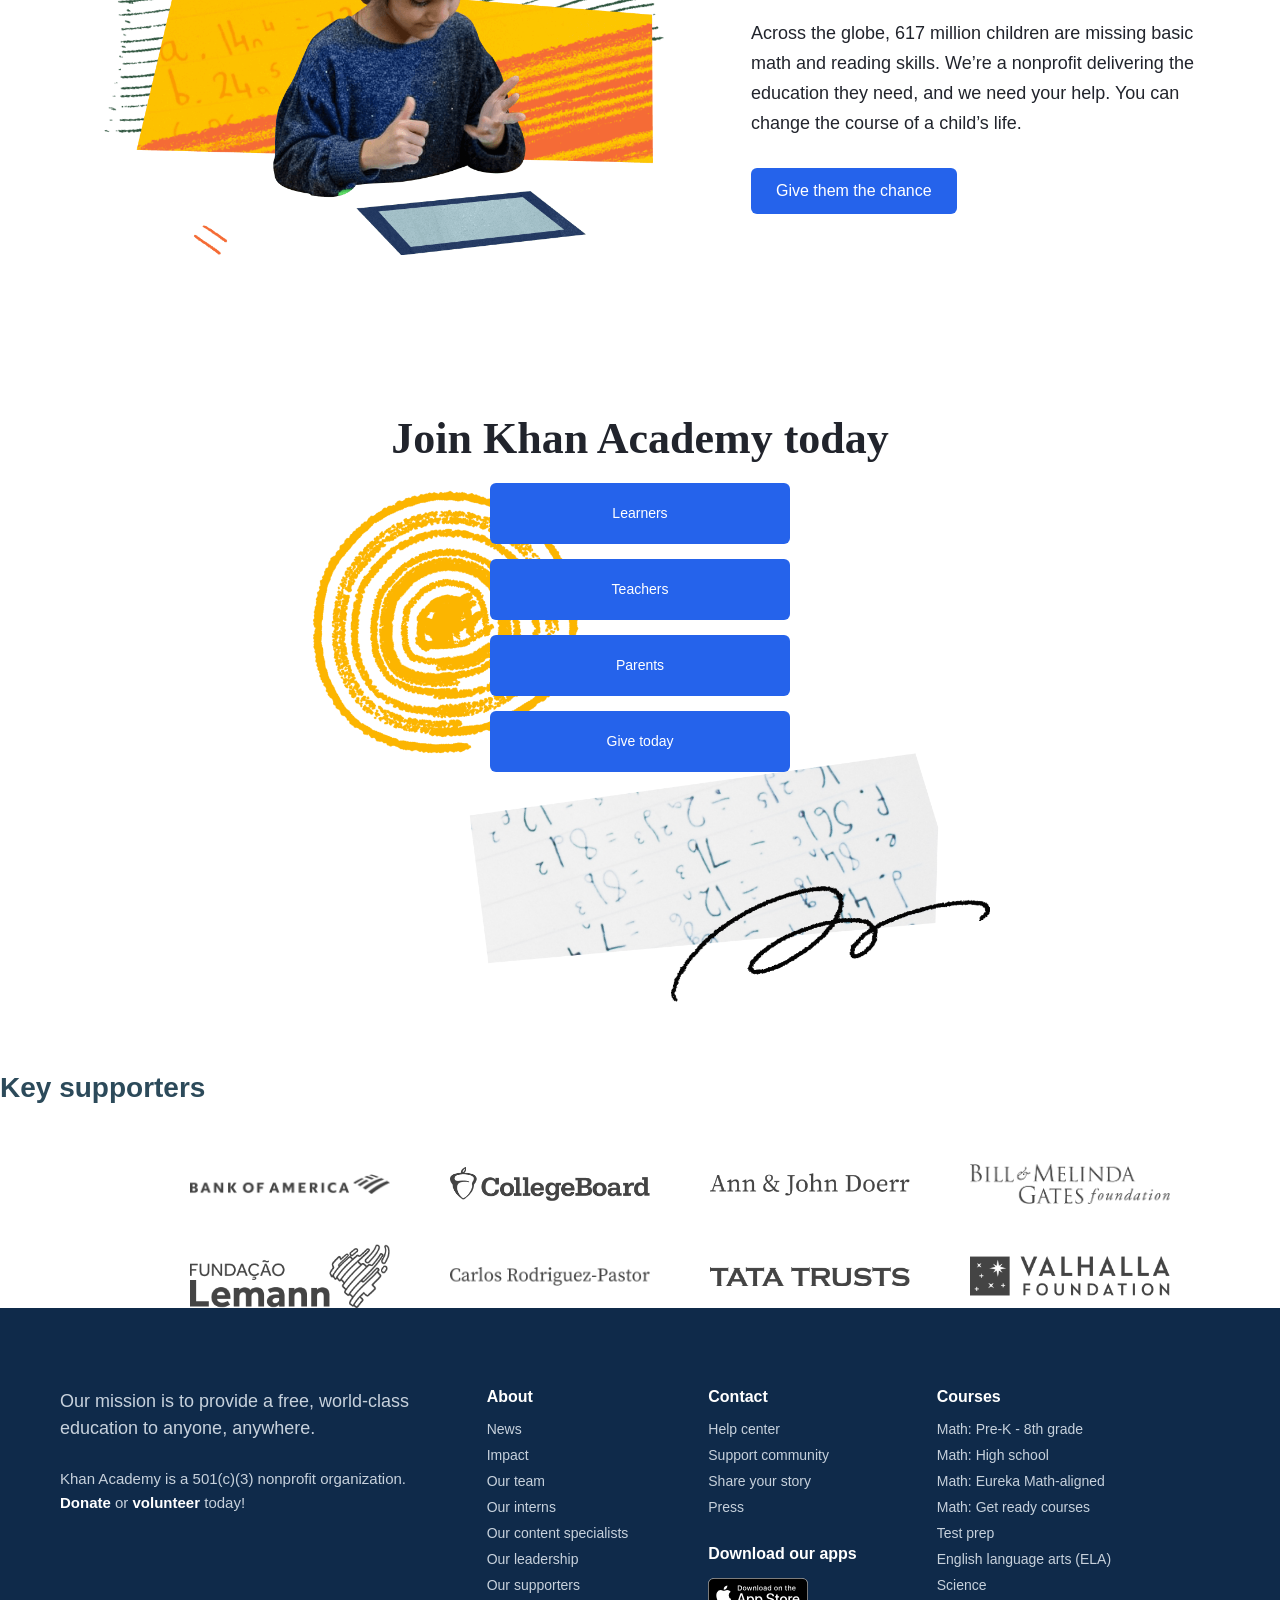
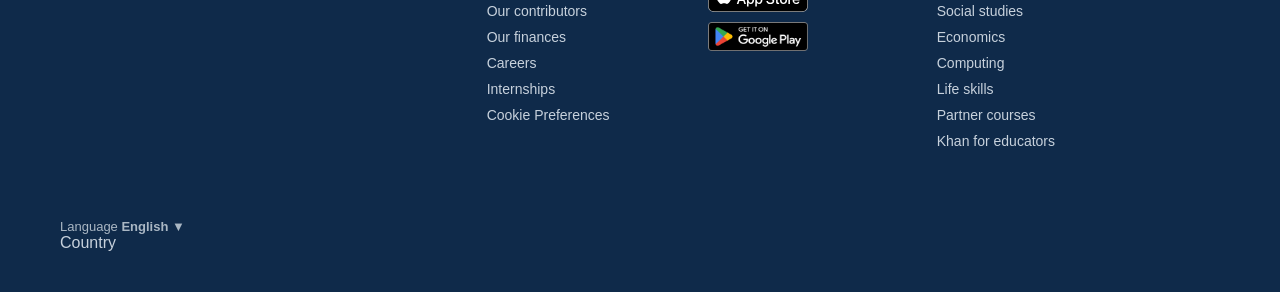
==== commit 36358e15: "updated document" ====
--- a/index.html
+++ b/index.html
@@ -60,7 +60,7 @@
                 <img src="./mutimedia/image/original logo.png" alt="logo">
                 <span>Khan Academy</span>
             </div>
-            <!-- Right section -->
+            
             <div class="nav-right">
                 <a href="./html/page2.html">Donate <i class="bi bi-box-arrow-up-right" id="icon"></i></a>
                 <a href="./html/page5.html">Log in</a>
@@ -728,7 +728,7 @@
     </div>
     <section class="supporters">
         <div class="wave-top"></div>
-
+    
         <h2>Key supporters</h2>
 
         <div class="logos">
@@ -793,7 +793,7 @@
                 </div>
 
 
-                <div class="col">
+                <div class="col" id="close">
                     <h4>Courses</h4>
                     <a href="#">Math: Pre-K - 8th grade</a>
                     <a href="#">Math: High school </a>
--- a/css/index.css
+++ b/css/index.css
@@ -13,7 +13,10 @@
 
 .navbase {
     border-bottom: 1px solid #e5e5e5;
-
+    position: sticky;   /* or fixed if you want */
+    top: 0;
+    z-index: 99999;     /* VERY important */
+    background: white;  /* prevent transparency */
 }
 
 .total-hero,
@@ -21,7 +24,7 @@
 .footer {
     box-sizing: border-box;
 }
-.navbar,
+
 .hero,
 .hero2,
 .hero3,
@@ -45,7 +48,7 @@
     align-items: center;
     justify-content: space-between;
     padding: 10px 25px;
-    background: rgb(255, 255, 255);
+    /* background: rgb(255, 255, 255); */
 
     /* border: 1px solid rgb(161, 154, 154); */
 
@@ -77,16 +80,18 @@
     left: 0;
    width: 90vw;
     max-width: 700px;
+     
     background: #fff;
     display: flex;
     box-shadow: 0 10px 30px rgba(0, 0, 0, 0.1);
     border-radius: 6px;
+     margin-top: 5px;
 
     opacity: 0;
     visibility: hidden;
     transform: translateY(10px);
     transition: 0.3s;
-    z-index: 9999;
+    z-index: 100000;
 }
 
 /* ✅ CORRECT HOVER */
@@ -95,7 +100,17 @@
     visibility: visible;
     transform: translateY(0);
 }
-
+.nav-center span:hover{
+    color: #1a73e8;
+}
+.nav-right a:hover {
+    color: 2px solid #1a73e8;
+    text-decoration: underline; /* optional */
+}
+
+.nav-right button:hover {
+    background: #1557b0; /* darker blue */
+}
 /* LEFT */
 .left {
     width: 50%;
@@ -716,7 +731,8 @@
     /* width: 100%; */
     opacity: 1; 
 }      
-.supporters {
+.
+rters {
     background: #f3f3f3;
     text-align: center;
     padding: 100px 20px;
@@ -1531,7 +1547,9 @@
     .hero-right h3 {
         font-size: 20px;
     }
-
+    #close{
+        display: none;
+    }
     .role-card {
         padding: 15px;
     }
